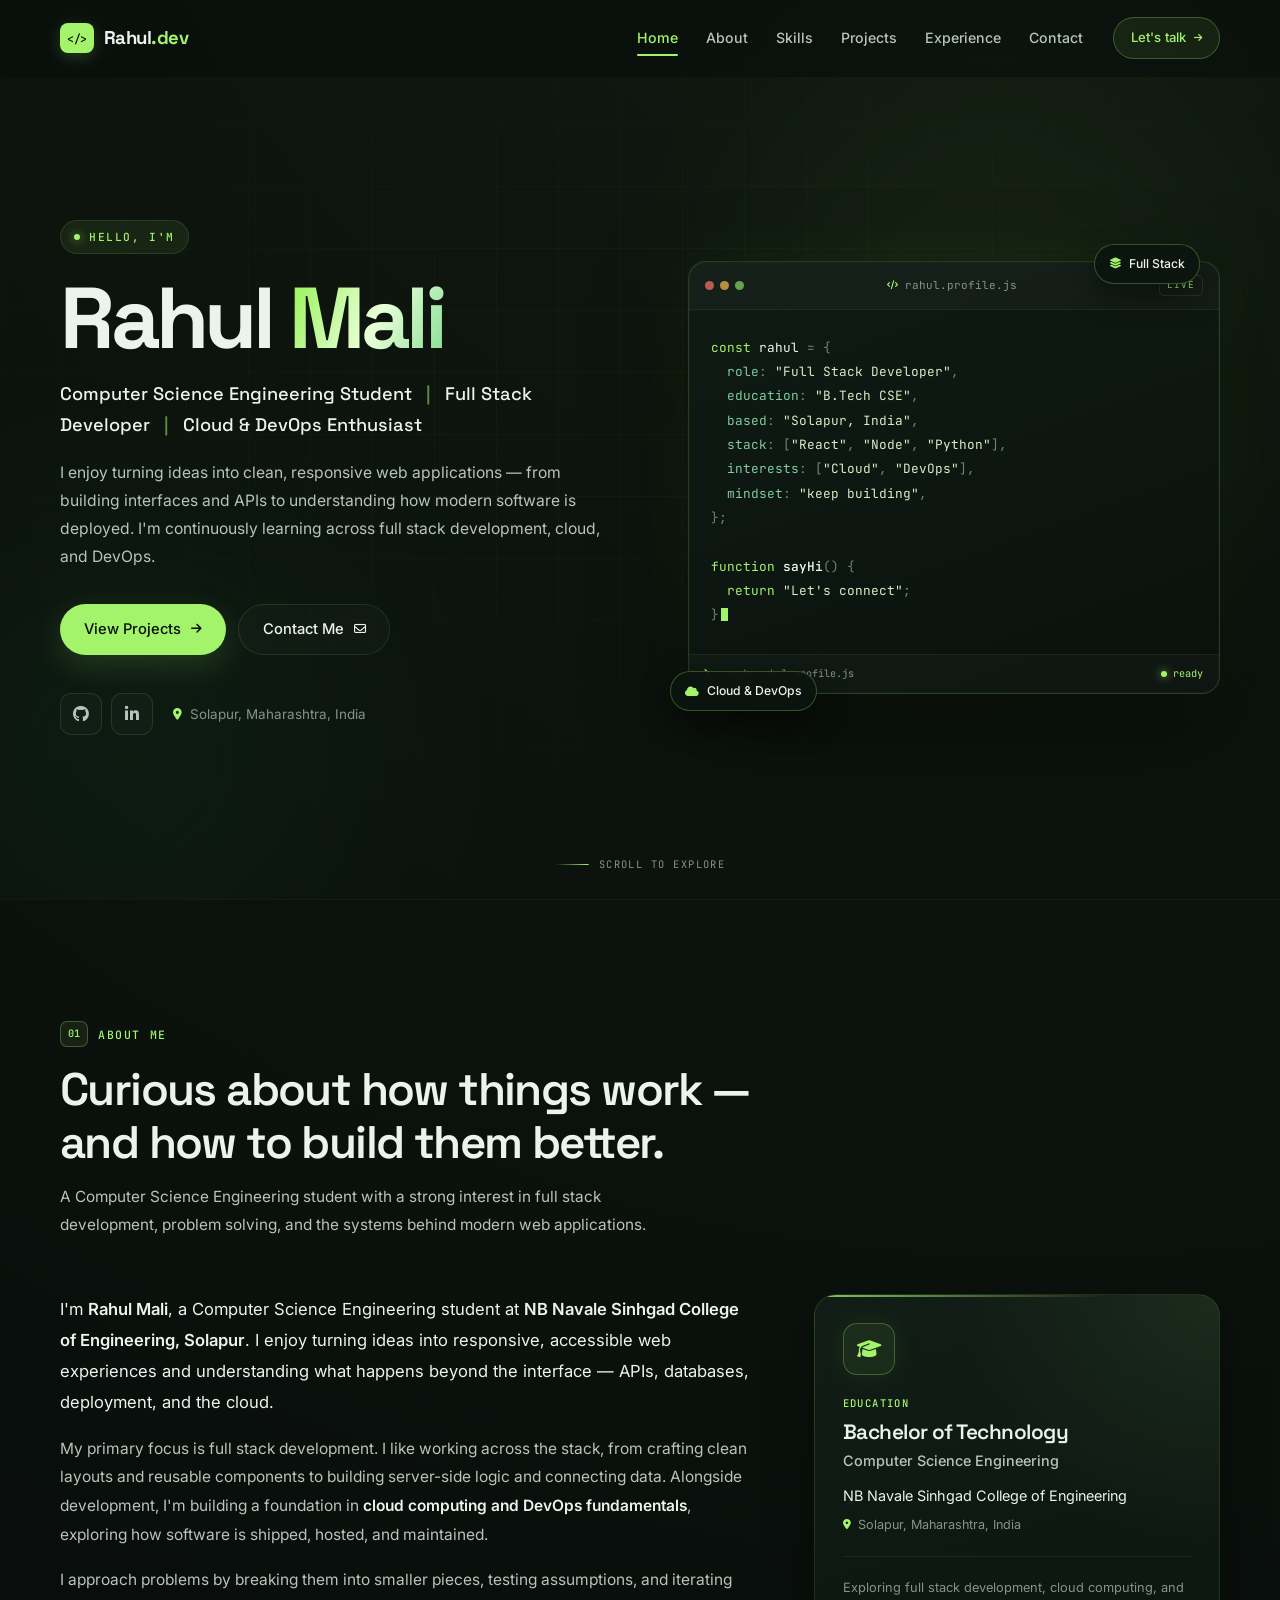
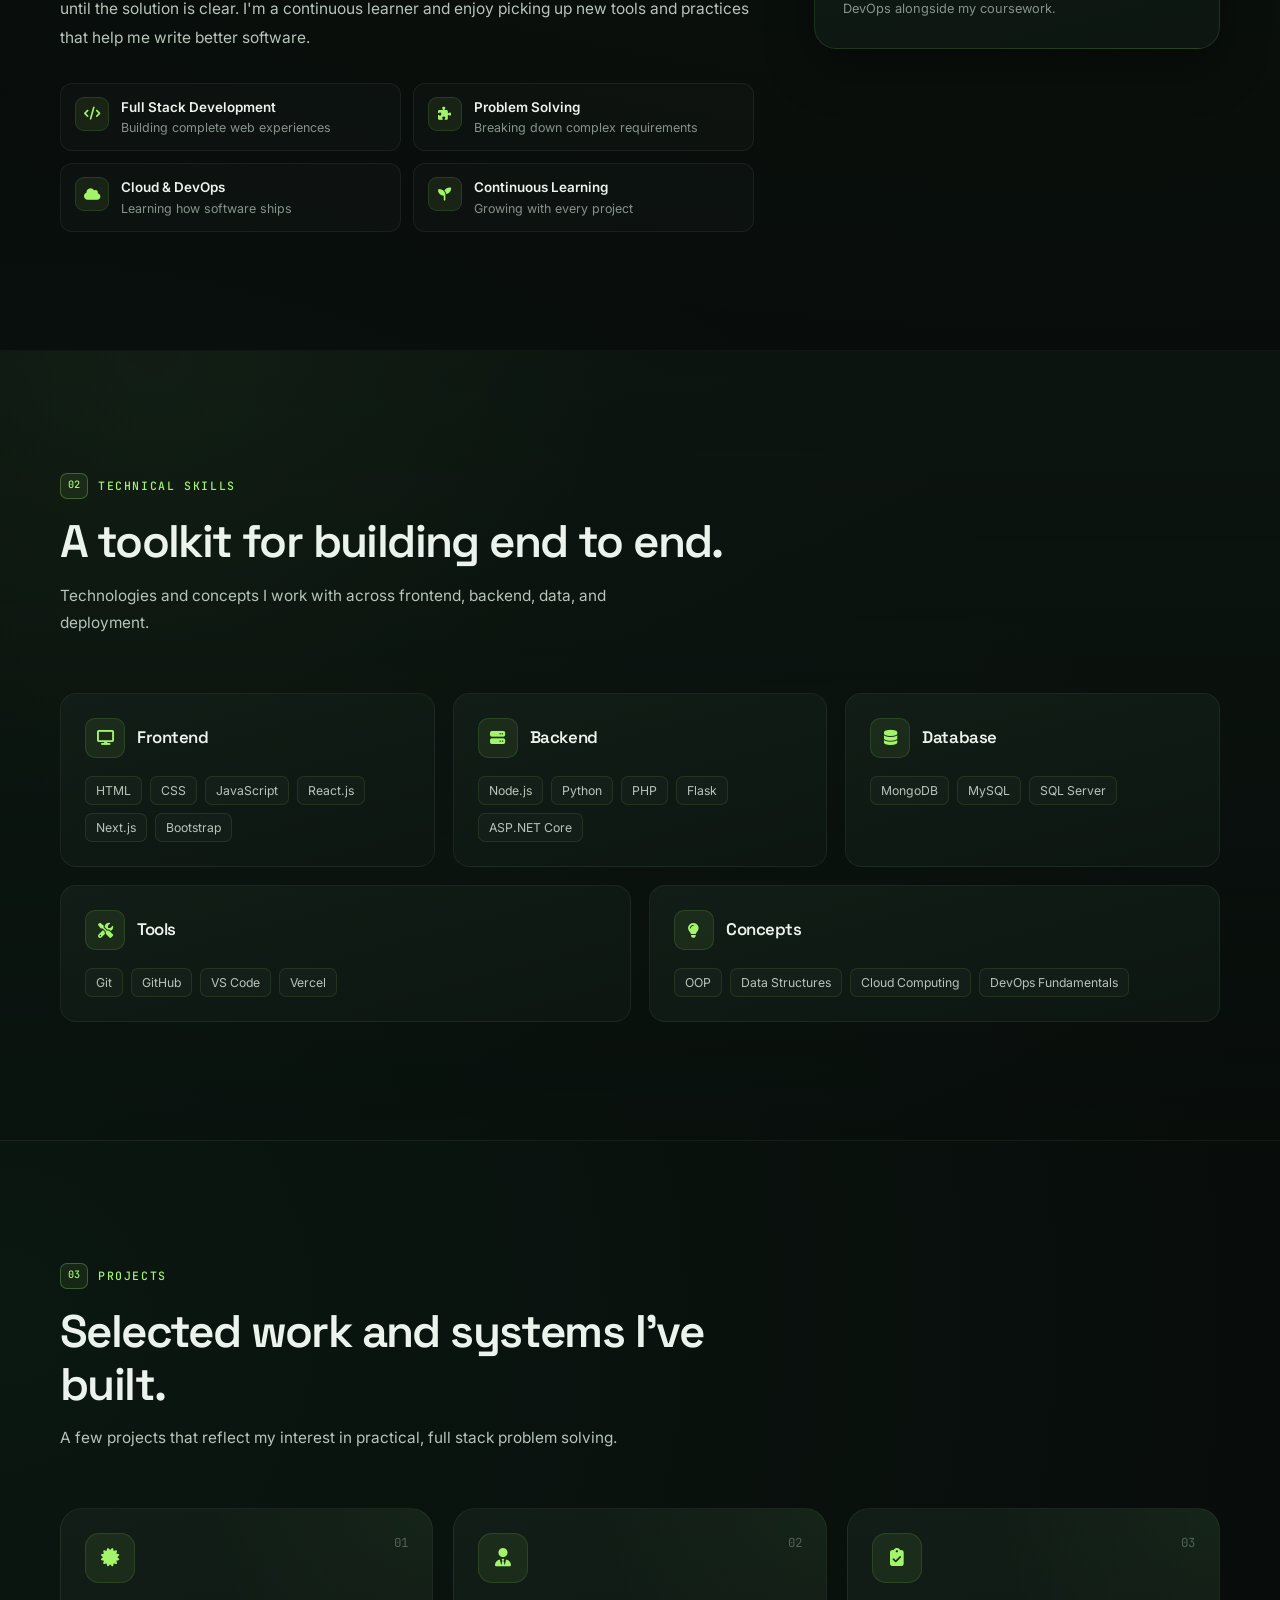
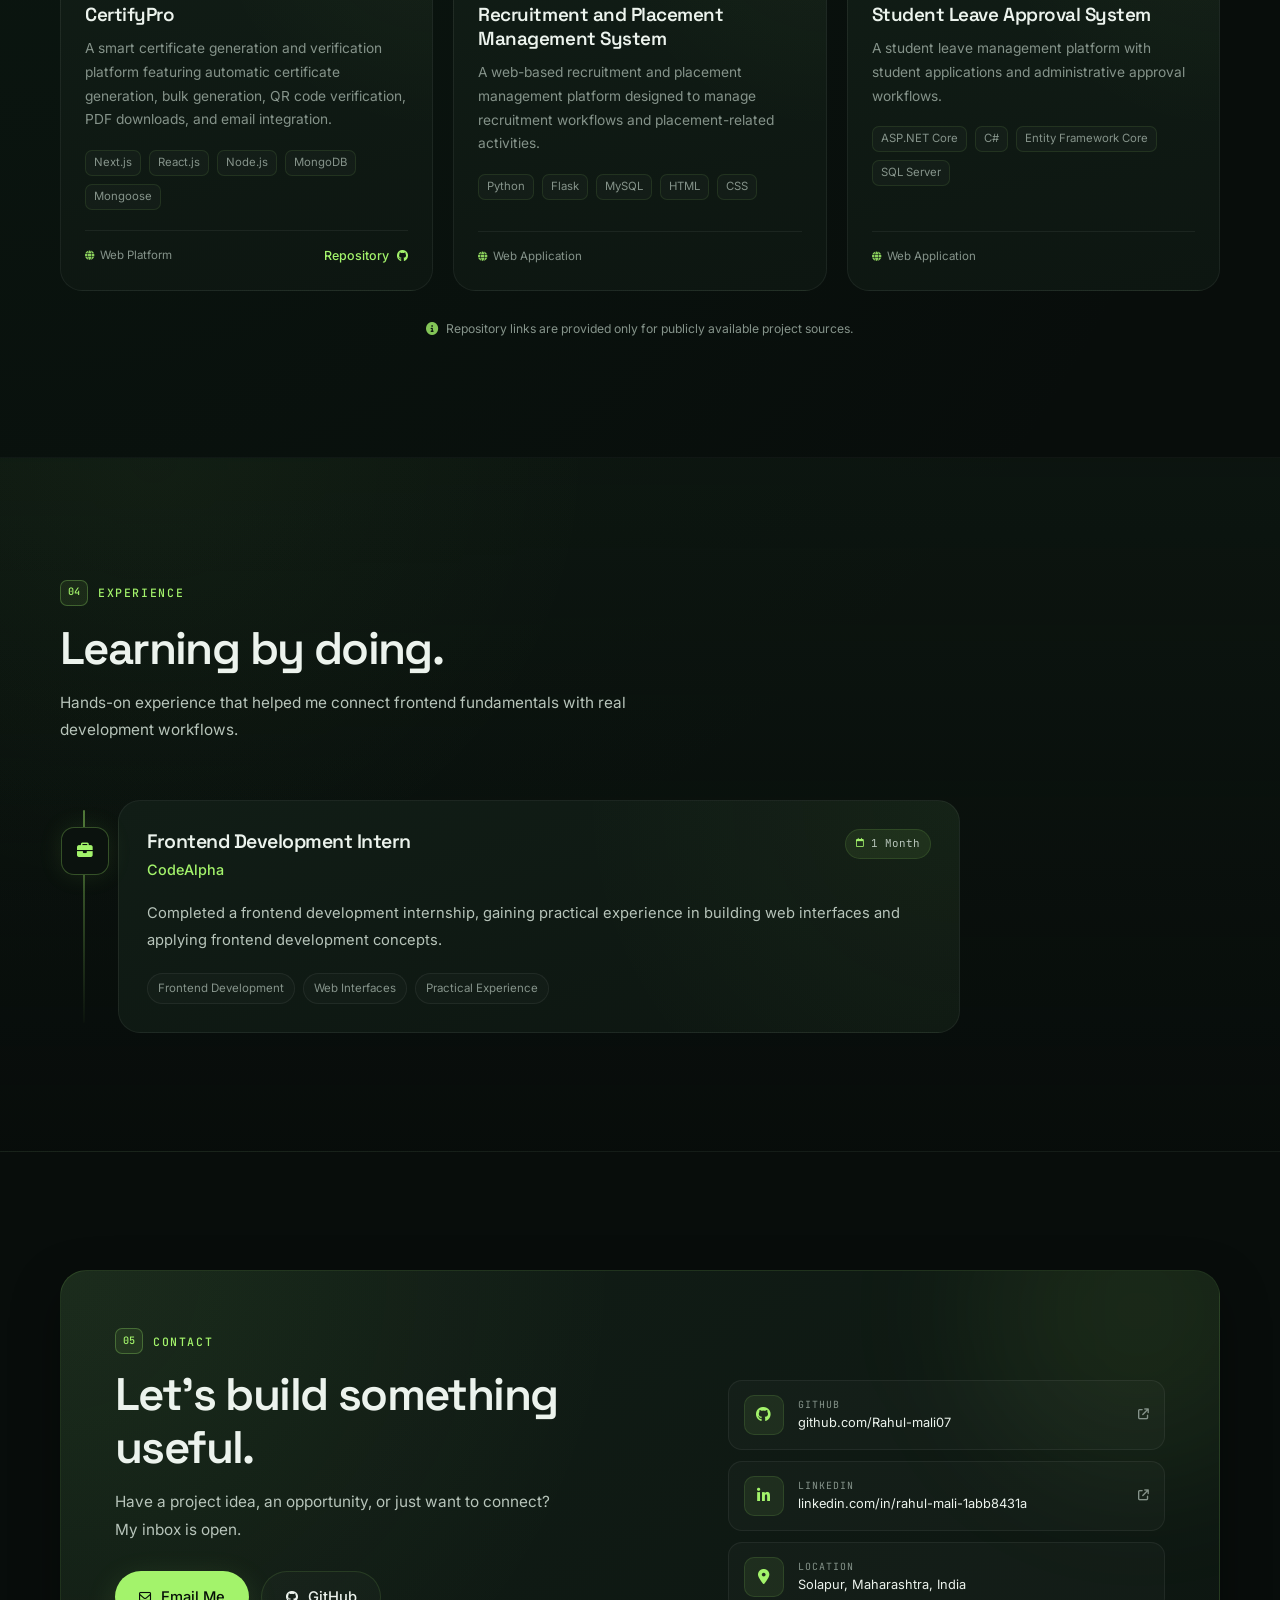
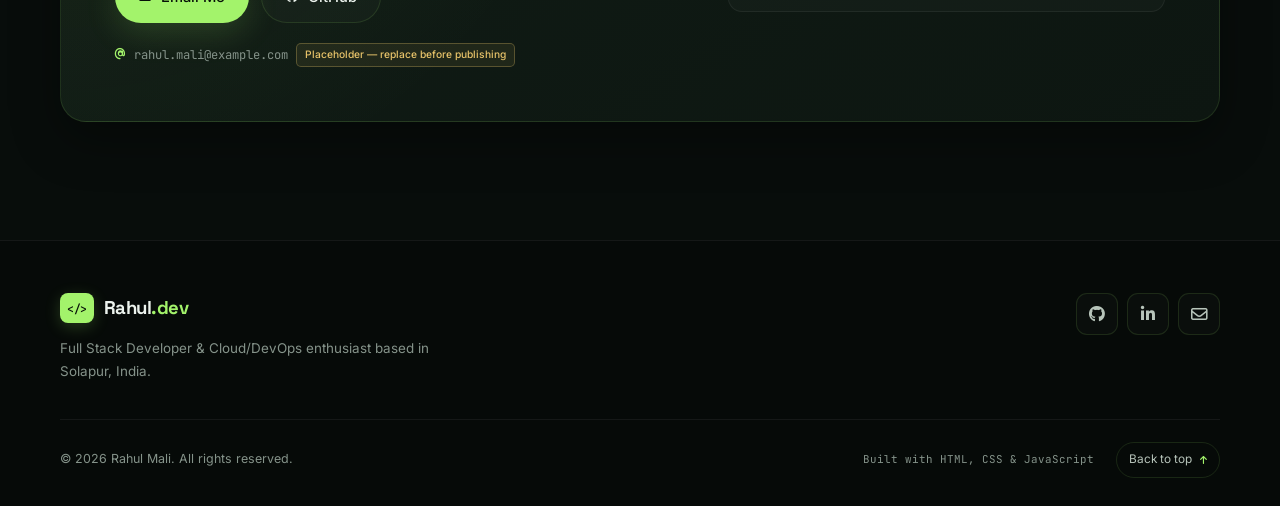
==== index.html @ 39702705 "Build responsive developer portfolio" ====
<!DOCTYPE html>
<html lang="en">
<head>
  <meta charset="UTF-8">
  <meta name="viewport" content="width=device-width, initial-scale=1.0">
  <meta name="theme-color" content="#080D0B">
  <meta name="author" content="Rahul Mali">
  <meta name="description" content="Rahul Mali — Computer Science Engineering student, Full Stack Developer, and Cloud &amp; DevOps enthusiast from Solapur, Maharashtra, India. Explore projects, skills, and experience.">
  <meta name="keywords" content="Rahul Mali, Full Stack Developer, Frontend Developer, Computer Science, Cloud Computing, DevOps, Solapur, Portfolio">
  <meta property="og:type" content="website">
  <meta property="og:title" content="Rahul Mali — Full Stack Developer &amp; Cloud/DevOps Enthusiast">
  <meta property="og:description" content="Computer Science Engineering student building responsive web applications and exploring cloud and DevOps.">
  <meta name="twitter:card" content="summary">
  <meta name="twitter:title" content="Rahul Mali — Full Stack Developer">
  <meta name="twitter:description" content="Computer Science Engineering student building responsive web applications and exploring cloud and DevOps.">

  <title>Rahul Mali — Full Stack Developer &amp; Cloud/DevOps Enthusiast</title>

  <link rel="icon" type="image/svg+xml" href="assets/icons/favicon.svg">
  <link rel="apple-touch-icon" href="assets/icons/favicon.svg">

  <link rel="preconnect" href="https://fonts.googleapis.com">
  <link rel="preconnect" href="https://fonts.gstatic.com" crossorigin>
  <link href="https://fonts.googleapis.com/css2?family=Inter:wght@400;500;600&family=JetBrains+Mono:wght@400;500&family=Space+Grotesk:wght@400;500;600;700&display=swap" rel="stylesheet">
  <link rel="stylesheet" href="https://cdnjs.cloudflare.com/ajax/libs/font-awesome/6.5.2/css/all.min.css" referrerpolicy="no-referrer">
  <link rel="stylesheet" href="styles.css">

  <script>document.documentElement.classList.add("js");</script>
  <script src="script.js" defer onerror="document.documentElement.classList.remove('js')"></script>
</head>
<body>
  <a class="skip-link" href="#main-content">Skip to main content</a>

  <header class="site-header" id="site-header">
    <nav class="nav container" aria-label="Primary navigation">
      <a class="brand" href="#home" aria-label="Rahul.dev — back to home">
        <span class="brand-mark" aria-hidden="true">&lt;/&gt;</span>
        <span class="brand-text">Rahul<span class="accent">.dev</span></span>
      </a>

      <button class="nav-toggle" id="nav-toggle" type="button" aria-controls="nav-menu" aria-expanded="false" aria-label="Open navigation menu">
        <span class="nav-toggle-bar"></span>
        <span class="nav-toggle-bar"></span>
        <span class="nav-toggle-bar"></span>
      </button>

      <div class="nav-menu" id="nav-menu">
        <ul class="nav-list">
          <li><a class="nav-link is-active" href="#home">Home</a></li>
          <li><a class="nav-link" href="#about">About</a></li>
          <li><a class="nav-link" href="#skills">Skills</a></li>
          <li><a class="nav-link" href="#projects">Projects</a></li>
          <li><a class="nav-link" href="#experience">Experience</a></li>
          <li><a class="nav-link" href="#contact">Contact</a></li>
        </ul>
        <a class="nav-cta" href="#contact">Let's talk <i class="fa-solid fa-arrow-right" aria-hidden="true"></i></a>
      </div>
    </nav>
  </header>

  <main id="main-content">
    <!-- Hero -->
    <section class="hero" id="home" aria-labelledby="hero-title">
      <div class="hero-bg" aria-hidden="true">
        <div class="hero-grid"></div>
        <div class="hero-glow hero-glow--one"></div>
        <div class="hero-glow hero-glow--two"></div>
      </div>

      <div class="container hero-inner">
        <div class="hero-content">
          <p class="eyebrow reveal">
            <span class="eyebrow-dot" aria-hidden="true"></span>
            Hello, I'm
          </p>

          <h1 class="hero-title reveal" id="hero-title">
            Rahul <span class="gradient-text">Mali</span>
          </h1>

          <p class="hero-role reveal">
            Computer Science Engineering Student
            <span class="role-sep" aria-hidden="true">|</span>
            Full Stack Developer
            <span class="role-sep" aria-hidden="true">|</span>
            Cloud &amp; DevOps Enthusiast
          </p>

          <p class="hero-description reveal">
            I enjoy turning ideas into clean, responsive web applications — from building
            interfaces and APIs to understanding how modern software is deployed. I'm
            continuously learning across full stack development, cloud, and DevOps.
          </p>

          <div class="hero-actions reveal">
            <a class="btn btn-primary" href="#projects">
              View Projects
              <i class="fa-solid fa-arrow-right" aria-hidden="true"></i>
            </a>
            <a class="btn btn-ghost" href="#contact">
              Contact Me
              <i class="fa-regular fa-envelope" aria-hidden="true"></i>
            </a>
          </div>

          <div class="hero-meta reveal">
            <div class="hero-socials">
              <a class="icon-link" href="https://github.com/Rahul-mali07" target="_blank" rel="noopener noreferrer" aria-label="Rahul Mali on GitHub">
                <i class="fa-brands fa-github" aria-hidden="true"></i>
              </a>
              <a class="icon-link" href="https://www.linkedin.com/in/rahul-mali-1abb8431a/" target="_blank" rel="noopener noreferrer" aria-label="Rahul Mali on LinkedIn">
                <i class="fa-brands fa-linkedin-in" aria-hidden="true"></i>
              </a>
            </div>
            <span class="hero-location">
              <i class="fa-solid fa-location-dot" aria-hidden="true"></i>
              Solapur, Maharashtra, India
            </span>
          </div>
        </div>

        <div class="hero-visual reveal" aria-hidden="true">
          <div class="code-window">
            <div class="code-titlebar">
              <span class="window-dots">
                <span></span><span></span><span></span>
              </span>
              <span class="code-filename"><i class="fa-solid fa-code"></i> rahul.profile.js</span>
              <span class="code-live">live</span>
            </div>
            <pre class="code-body"><code><span class="tok-key">const</span> <span class="tok-var">rahul</span> <span class="tok-punc">=</span> <span class="tok-punc">{</span>
  <span class="tok-prop">role</span><span class="tok-punc">:</span> <span class="tok-str">"Full Stack Developer"</span><span class="tok-punc">,</span>
  <span class="tok-prop">education</span><span class="tok-punc">:</span> <span class="tok-str">"B.Tech CSE"</span><span class="tok-punc">,</span>
  <span class="tok-prop">based</span><span class="tok-punc">:</span> <span class="tok-str">"Solapur, India"</span><span class="tok-punc">,</span>
  <span class="tok-prop">stack</span><span class="tok-punc">:</span> <span class="tok-punc">[</span><span class="tok-str">"React"</span><span class="tok-punc">,</span> <span class="tok-str">"Node"</span><span class="tok-punc">,</span> <span class="tok-str">"Python"</span><span class="tok-punc">],</span>
  <span class="tok-prop">interests</span><span class="tok-punc">:</span> <span class="tok-punc">[</span><span class="tok-str">"Cloud"</span><span class="tok-punc">,</span> <span class="tok-str">"DevOps"</span><span class="tok-punc">],</span>
  <span class="tok-prop">mindset</span><span class="tok-punc">:</span> <span class="tok-str">"keep building"</span><span class="tok-punc">,</span>
<span class="tok-punc">};</span>

<span class="tok-key">function</span> <span class="tok-fn">sayHi</span><span class="tok-punc">()</span> <span class="tok-punc">{</span>
  <span class="tok-key">return</span> <span class="tok-str">"Let's connect"</span><span class="tok-punc">;</span>
<span class="tok-punc">}</span><span class="code-cursor"></span></code></pre>
            <div class="code-statusbar">
              <span><i class="fa-solid fa-terminal"></i> node rahul.profile.js</span>
              <span class="code-ok"><span class="status-dot" aria-hidden="true"></span> ready</span>
            </div>
          </div>

          <div class="float-badge float-badge--top">
            <i class="fa-solid fa-layer-group"></i>
            Full Stack
          </div>
          <div class="float-badge float-badge--bottom">
            <i class="fa-solid fa-cloud"></i>
            Cloud &amp; DevOps
          </div>
        </div>
      </div>

      <a class="scroll-cue" href="#about" aria-label="Scroll to About section">
        <span class="scroll-cue-line" aria-hidden="true"></span>
        Scroll to explore
      </a>
    </section>

    <!-- About -->
    <section class="section" id="about" aria-labelledby="about-title">
      <div class="container">
        <div class="section-head reveal">
          <p class="section-label"><span>01</span> About Me</p>
          <h2 class="section-title" id="about-title">Curious about how things work — and how to build them better.</h2>
          <p class="section-desc">
            A Computer Science Engineering student with a strong interest in full stack
            development, problem solving, and the systems behind modern web applications.
          </p>
        </div>

        <div class="about-grid">
          <div class="about-copy reveal">
            <p>
              I'm <strong>Rahul Mali</strong>, a Computer Science Engineering student at
              <strong>NB Navale Sinhgad College of Engineering, Solapur</strong>. I enjoy
              turning ideas into responsive, accessible web experiences and understanding
              what happens beyond the interface — APIs, databases, deployment, and the cloud.
            </p>
            <p>
              My primary focus is full stack development. I like working across the stack,
              from crafting clean layouts and reusable components to building server-side
              logic and connecting data. Alongside development, I'm building a foundation in
              <strong>cloud computing and DevOps fundamentals</strong>, exploring how software
              is shipped, hosted, and maintained.
            </p>
            <p>
              I approach problems by breaking them into smaller pieces, testing assumptions,
              and iterating until the solution is clear. I'm a continuous learner and enjoy
              picking up new tools and practices that help me write better software.
            </p>

            <ul class="about-highlights">
              <li>
                <span class="highlight-icon"><i class="fa-solid fa-code" aria-hidden="true"></i></span>
                <span><strong>Full Stack Development</strong>Building complete web experiences</span>
              </li>
              <li>
                <span class="highlight-icon"><i class="fa-solid fa-puzzle-piece" aria-hidden="true"></i></span>
                <span><strong>Problem Solving</strong>Breaking down complex requirements</span>
              </li>
              <li>
                <span class="highlight-icon"><i class="fa-solid fa-cloud" aria-hidden="true"></i></span>
                <span><strong>Cloud &amp; DevOps</strong>Learning how software ships</span>
              </li>
              <li>
                <span class="highlight-icon"><i class="fa-solid fa-seedling" aria-hidden="true"></i></span>
                <span><strong>Continuous Learning</strong>Growing with every project</span>
              </li>
            </ul>
          </div>

          <article class="education-card reveal" aria-labelledby="education-title">
            <div class="education-icon" aria-hidden="true">
              <i class="fa-solid fa-graduation-cap"></i>
            </div>
            <p class="card-label">Education</p>
            <h3 id="education-title">Bachelor of Technology</h3>
            <p class="education-degree">Computer Science Engineering</p>
            <p class="education-school">NB Navale Sinhgad College of Engineering</p>
            <p class="education-location">
              <i class="fa-solid fa-location-dot" aria-hidden="true"></i>
              Solapur, Maharashtra, India
            </p>
            <div class="education-divider" aria-hidden="true"></div>
            <p class="education-note">
              Exploring full stack development, cloud computing, and DevOps alongside my
              coursework.
            </p>
          </article>
        </div>
      </div>
    </section>

    <!-- Skills -->
    <section class="section section--alt" id="skills" aria-labelledby="skills-title">
      <div class="container">
        <div class="section-head reveal">
          <p class="section-label"><span>02</span> Technical Skills</p>
          <h2 class="section-title" id="skills-title">A toolkit for building end to end.</h2>
          <p class="section-desc">
            Technologies and concepts I work with across frontend, backend, data, and
            deployment.
          </p>
        </div>

        <div class="skills-grid">
          <article class="skill-card reveal" aria-labelledby="skill-frontend">
            <div class="skill-card-head">
              <span class="skill-icon"><i class="fa-solid fa-display" aria-hidden="true"></i></span>
              <h3 id="skill-frontend">Frontend</h3>
            </div>
            <ul class="tech-chips" aria-label="Frontend technologies">
              <li>HTML</li>
              <li>CSS</li>
              <li>JavaScript</li>
              <li>React.js</li>
              <li>Next.js</li>
              <li>Bootstrap</li>
            </ul>
          </article>

          <article class="skill-card reveal" aria-labelledby="skill-backend">
            <div class="skill-card-head">
              <span class="skill-icon"><i class="fa-solid fa-server" aria-hidden="true"></i></span>
              <h3 id="skill-backend">Backend</h3>
            </div>
            <ul class="tech-chips" aria-label="Backend technologies">
              <li>Node.js</li>
              <li>Python</li>
              <li>PHP</li>
              <li>Flask</li>
              <li>ASP.NET Core</li>
            </ul>
          </article>

          <article class="skill-card reveal" aria-labelledby="skill-database">
            <div class="skill-card-head">
              <span class="skill-icon"><i class="fa-solid fa-database" aria-hidden="true"></i></span>
              <h3 id="skill-database">Database</h3>
            </div>
            <ul class="tech-chips" aria-label="Database technologies">
              <li>MongoDB</li>
              <li>MySQL</li>
              <li>SQL Server</li>
            </ul>
          </article>

          <article class="skill-card reveal" aria-labelledby="skill-tools">
            <div class="skill-card-head">
              <span class="skill-icon"><i class="fa-solid fa-screwdriver-wrench" aria-hidden="true"></i></span>
              <h3 id="skill-tools">Tools</h3>
            </div>
            <ul class="tech-chips" aria-label="Tools">
              <li>Git</li>
              <li>GitHub</li>
              <li>VS Code</li>
              <li>Vercel</li>
            </ul>
          </article>

          <article class="skill-card reveal" aria-labelledby="skill-concepts">
            <div class="skill-card-head">
              <span class="skill-icon"><i class="fa-solid fa-lightbulb" aria-hidden="true"></i></span>
              <h3 id="skill-concepts">Concepts</h3>
            </div>
            <ul class="tech-chips" aria-label="Core concepts">
              <li>OOP</li>
              <li>Data Structures</li>
              <li>Cloud Computing</li>
              <li>DevOps Fundamentals</li>
            </ul>
          </article>
        </div>
      </div>
    </section>

    <!-- Projects -->
    <section class="section" id="projects" aria-labelledby="projects-title">
      <div class="container">
        <div class="section-head reveal">
          <p class="section-label"><span>03</span> Projects</p>
          <h2 class="section-title" id="projects-title">Selected work and systems I've built.</h2>
          <p class="section-desc">
            A few projects that reflect my interest in practical, full stack problem solving.
          </p>
        </div>

        <div class="projects-grid">
          <article class="project-card reveal" aria-labelledby="project-certifypro">
            <div class="project-top">
              <span class="project-icon"><i class="fa-solid fa-certificate" aria-hidden="true"></i></span>
              <span class="project-index" aria-hidden="true">01</span>
            </div>
            <div class="project-body">
              <h3 id="project-certifypro">CertifyPro</h3>
              <p>
                A smart certificate generation and verification platform featuring automatic
                certificate generation, bulk generation, QR code verification, PDF downloads,
                and email integration.
              </p>
              <ul class="tech-chips tech-chips--compact" aria-label="CertifyPro technologies">
                <li>Next.js</li>
                <li>React.js</li>
                <li>Node.js</li>
                <li>MongoDB</li>
                <li>Mongoose</li>
              </ul>
            </div>
            <div class="project-footer">
              <span class="project-type"><i class="fa-solid fa-globe" aria-hidden="true"></i> Web Platform</span>
              <a class="project-link" href="https://github.com/Rahul-mali07/certifyPro" target="_blank" rel="noopener noreferrer">
                Repository
                <i class="fa-brands fa-github" aria-hidden="true"></i>
              </a>
            </div>
          </article>

          <article class="project-card reveal" aria-labelledby="project-recruitment">
            <div class="project-top">
              <span class="project-icon"><i class="fa-solid fa-user-tie" aria-hidden="true"></i></span>
              <span class="project-index" aria-hidden="true">02</span>
            </div>
            <div class="project-body">
              <h3 id="project-recruitment">Recruitment and Placement Management System</h3>
              <p>
                A web-based recruitment and placement management platform designed to manage
                recruitment workflows and placement-related activities.
              </p>
              <ul class="tech-chips tech-chips--compact" aria-label="Recruitment and Placement Management System technologies">
                <li>Python</li>
                <li>Flask</li>
                <li>MySQL</li>
                <li>HTML</li>
                <li>CSS</li>
              </ul>
            </div>
            <div class="project-footer">
              <span class="project-type"><i class="fa-solid fa-globe" aria-hidden="true"></i> Web Application</span>
            </div>
          </article>

          <article class="project-card reveal" aria-labelledby="project-leave">
            <div class="project-top">
              <span class="project-icon"><i class="fa-solid fa-clipboard-check" aria-hidden="true"></i></span>
              <span class="project-index" aria-hidden="true">03</span>
            </div>
            <div class="project-body">
              <h3 id="project-leave">Student Leave Approval System</h3>
              <p>
                A student leave management platform with student applications and
                administrative approval workflows.
              </p>
              <ul class="tech-chips tech-chips--compact" aria-label="Student Leave Approval System technologies">
                <li>ASP.NET Core</li>
                <li>C#</li>
                <li>Entity Framework Core</li>
                <li>SQL Server</li>
              </ul>
            </div>
            <div class="project-footer">
              <span class="project-type"><i class="fa-solid fa-globe" aria-hidden="true"></i> Web Application</span>
            </div>
          </article>
        </div>

        <p class="projects-note reveal">
          <i class="fa-solid fa-circle-info" aria-hidden="true"></i>
          Repository links are provided only for publicly available project sources.
        </p>
      </div>
    </section>

    <!-- Experience -->
    <section class="section section--alt" id="experience" aria-labelledby="experience-title">
      <div class="container">
        <div class="section-head reveal">
          <p class="section-label"><span>04</span> Experience</p>
          <h2 class="section-title" id="experience-title">Learning by doing.</h2>
          <p class="section-desc">
            Hands-on experience that helped me connect frontend fundamentals with real
            development workflows.
          </p>
        </div>

        <div class="timeline">
          <div class="timeline-line" aria-hidden="true"></div>
          <article class="experience-card reveal" aria-labelledby="exp-role">
            <span class="timeline-marker" aria-hidden="true">
              <i class="fa-solid fa-briefcase"></i>
            </span>
            <div class="experience-body">
              <div class="experience-head">
                <div>
                  <h3 id="exp-role">Frontend Development Intern</h3>
                  <p class="experience-company">CodeAlpha</p>
                </div>
                <span class="experience-duration">
                  <i class="fa-regular fa-calendar" aria-hidden="true"></i>
                  1 Month
                </span>
              </div>
              <p class="experience-desc">
                Completed a frontend development internship, gaining practical experience in
                building web interfaces and applying frontend development concepts.
              </p>
              <ul class="experience-tags" aria-label="Internship focus areas">
                <li>Frontend Development</li>
                <li>Web Interfaces</li>
                <li>Practical Experience</li>
              </ul>
            </div>
          </article>
        </div>
      </div>
    </section>

    <!-- Contact -->
    <section class="section" id="contact" aria-labelledby="contact-title">
      <div class="container">
        <div class="contact-panel reveal">
          <div class="contact-glow" aria-hidden="true"></div>
          <div class="contact-copy">
            <p class="section-label"><span>05</span> Contact</p>
            <h2 class="section-title" id="contact-title">Let's build something useful.</h2>
            <p class="section-desc">
              Have a project idea, an opportunity, or just want to connect? My inbox is open.
            </p>

            <div class="contact-actions">
              <!-- REPLACE: placeholder email below before publishing -->
              <a class="btn btn-primary" href="mailto:rahul.mali@example.com?subject=Portfolio%20enquiry">
                <i class="fa-regular fa-envelope" aria-hidden="true"></i>
                Email Me
              </a>
              <a class="btn btn-ghost" href="https://github.com/Rahul-mali07" target="_blank" rel="noopener noreferrer">
                <i class="fa-brands fa-github" aria-hidden="true"></i>
                GitHub
              </a>
            </div>

            <p class="contact-email">
              <i class="fa-solid fa-at" aria-hidden="true"></i>
              <span>rahul.mali@example.com</span>
              <span class="placeholder-tag">Placeholder — replace before publishing</span>
            </p>
          </div>

          <div class="contact-cards">
            <a class="contact-card" href="https://github.com/Rahul-mali07" target="_blank" rel="noopener noreferrer">
              <span class="contact-card-icon"><i class="fa-brands fa-github" aria-hidden="true"></i></span>
              <span class="contact-card-body">
                <span class="contact-card-label">GitHub</span>
                <span class="contact-card-value">github.com/Rahul-mali07</span>
              </span>
              <i class="fa-solid fa-arrow-up-right-from-square contact-card-arrow" aria-hidden="true"></i>
            </a>

            <a class="contact-card" href="https://www.linkedin.com/in/rahul-mali-1abb8431a/" target="_blank" rel="noopener noreferrer">
              <span class="contact-card-icon"><i class="fa-brands fa-linkedin-in" aria-hidden="true"></i></span>
              <span class="contact-card-body">
                <span class="contact-card-label">LinkedIn</span>
                <span class="contact-card-value">linkedin.com/in/rahul-mali-1abb8431a</span>
              </span>
              <i class="fa-solid fa-arrow-up-right-from-square contact-card-arrow" aria-hidden="true"></i>
            </a>

            <div class="contact-card contact-card--static">
              <span class="contact-card-icon"><i class="fa-solid fa-location-dot" aria-hidden="true"></i></span>
              <span class="contact-card-body">
                <span class="contact-card-label">Location</span>
                <span class="contact-card-value">Solapur, Maharashtra, India</span>
              </span>
            </div>
          </div>
        </div>
      </div>
    </section>
  </main>

  <footer class="site-footer">
    <div class="container">
      <div class="footer-top">
        <div class="footer-brand">
          <a class="brand" href="#home" aria-label="Rahul.dev — back to home">
            <span class="brand-mark" aria-hidden="true">&lt;/&gt;</span>
            <span class="brand-text">Rahul<span class="accent">.dev</span></span>
          </a>
          <p>Full Stack Developer &amp; Cloud/DevOps enthusiast based in Solapur, India.</p>
        </div>

        <div class="footer-socials" role="group" aria-label="Social links">
          <a class="icon-link" href="https://github.com/Rahul-mali07" target="_blank" rel="noopener noreferrer" aria-label="GitHub profile">
            <i class="fa-brands fa-github" aria-hidden="true"></i>
          </a>
          <a class="icon-link" href="https://www.linkedin.com/in/rahul-mali-1abb8431a/" target="_blank" rel="noopener noreferrer" aria-label="LinkedIn profile">
            <i class="fa-brands fa-linkedin-in" aria-hidden="true"></i>
          </a>
          <!-- REPLACE: placeholder email below before publishing -->
          <a class="icon-link" href="mailto:rahul.mali@example.com" aria-label="Send an email">
            <i class="fa-regular fa-envelope" aria-hidden="true"></i>
          </a>
        </div>
      </div>

      <div class="footer-bottom">
        <p>&copy; <span id="year">2026</span> Rahul Mali. All rights reserved.</p>
        <div class="footer-bottom-right">
          <span class="footer-built">Built with HTML, CSS &amp; JavaScript</span>
          <a class="back-to-top" href="#home">
            Back to top
            <i class="fa-solid fa-arrow-up" aria-hidden="true"></i>
          </a>
        </div>
      </div>
    </div>
  </footer>
</body>
</html>
---- styles.css ----
/* ==========================================================================
   Rahul Mali — Portfolio
   Theme: dark developer portfolio with neon green accents
   ========================================================================== */

/* ---------- Design tokens ---------- */
:root {
  --bg: #080d0b;
  --bg-deep: #060a08;
  --bg-elevated: #0b120e;
  --surface: #0d1611;
  --surface-2: #111d16;
  --surface-3: #16241b;

  --accent: #a3f36b;
  --accent-strong: #b9ff87;
  --accent-deep: #6fbf45;
  --accent-soft: rgba(163, 243, 107, 0.08);
  --accent-softer: rgba(163, 243, 107, 0.04);

  --text: #ecf3ed;
  --text-soft: #b7c4ba;
  --muted: #85938a;

  --border: rgba(163, 243, 107, 0.12);
  --border-strong: rgba(163, 243, 107, 0.28);
  --border-subtle: rgba(255, 255, 255, 0.06);

  --warning: #e9c46a;
  --warning-soft: rgba(233, 196, 106, 0.08);

  --font-display: "Space Grotesk", "Segoe UI", sans-serif;
  --font-body: "Inter", "Segoe UI", sans-serif;
  --font-mono: "JetBrains Mono", "Consolas", monospace;

  --radius-lg: 22px;
  --radius-md: 16px;
  --radius-sm: 10px;

  --shadow-card: 0 18px 48px rgba(0, 0, 0, 0.35);
  --shadow-glow: 0 0 40px rgba(163, 243, 107, 0.12);

  --header-height: 76px;
  --max-width: 1160px;
  --ease: cubic-bezier(0.22, 0.61, 0.36, 1);
}

/* ---------- Reset & base ---------- */
*,
*::before,
*::after {
  box-sizing: border-box;
}

html {
  scroll-behavior: smooth;
  scroll-padding-top: calc(var(--header-height) + 18px);
  -webkit-text-size-adjust: 100%;
}

body {
  margin: 0;
  min-height: 100vh;
  overflow-x: hidden;
  background:
    radial-gradient(circle at 82% -8%, rgba(163, 243, 107, 0.055), transparent 42%),
    radial-gradient(circle at 0% 55%, rgba(30, 94, 55, 0.12), transparent 40%),
    var(--bg);
  color: var(--text);
  font-family: var(--font-body);
  font-size: 1rem;
  line-height: 1.65;
  font-weight: 400;
  -webkit-font-smoothing: antialiased;
  -moz-osx-font-smoothing: grayscale;
}

body.nav-open {
  overflow: hidden;
}

h1,
h2,
h3,
h4 {
  margin: 0;
  font-family: var(--font-display);
  font-weight: 600;
  line-height: 1.15;
  letter-spacing: -0.025em;
  color: var(--text);
}

p {
  margin: 0;
}

ul {
  margin: 0;
  padding: 0;
  list-style: none;
}

a {
  color: inherit;
  text-decoration: none;
}

img,
svg {
  display: block;
  max-width: 100%;
}

button {
  font: inherit;
  color: inherit;
  background: none;
  border: 0;
  cursor: pointer;
}

::selection {
  background: var(--accent);
  color: #071008;
}

:focus-visible {
  outline: 2px solid var(--accent);
  outline-offset: 3px;
  border-radius: 4px;
}

/* ---------- Utilities ---------- */
.container {
  width: min(var(--max-width), calc(100% - 48px));
  margin-inline: auto;
}

.section {
  position: relative;
  padding: clamp(78px, 10vw, 118px) 0;
}

.section--alt {
  background:
    radial-gradient(circle at 12% 0%, rgba(163, 243, 107, 0.035), transparent 34%),
    linear-gradient(180deg, rgba(16, 28, 20, 0.55), rgba(8, 13, 11, 0.2));
  border-block: 1px solid rgba(255, 255, 255, 0.035);
}

.accent {
  color: var(--accent);
}

.skip-link {
  position: fixed;
  top: -100px;
  left: 16px;
  z-index: 2000;
  padding: 12px 18px;
  border-radius: 8px;
  background: var(--accent);
  color: #071008;
  font-weight: 600;
  transition: top 0.25s var(--ease);
}

.skip-link:focus {
  top: 14px;
}

/* ---------- Buttons ---------- */
.btn {
  display: inline-flex;
  align-items: center;
  justify-content: center;
  gap: 10px;
  min-height: 48px;
  padding: 0.8rem 1.45rem;
  border: 1px solid transparent;
  border-radius: 999px;
  font-family: var(--font-body);
  font-size: 0.92rem;
  font-weight: 500;
  white-space: nowrap;
  transition:
    transform 0.28s var(--ease),
    background-color 0.28s var(--ease),
    border-color 0.28s var(--ease),
    color 0.28s var(--ease),
    box-shadow 0.28s var(--ease);
}

.btn i {
  font-size: 0.82em;
  transition: transform 0.28s var(--ease);
}

.btn-primary {
  background: var(--accent);
  color: #071008;
  box-shadow: 0 10px 32px rgba(163, 243, 107, 0.16);
}

.btn-primary:hover {
  background: var(--accent-strong);
  transform: translateY(-2px);
  box-shadow: 0 16px 40px rgba(163, 243, 107, 0.24);
}

.btn-primary:hover i {
  transform: translateX(3px);
}

.btn-ghost {
  background: rgba(255, 255, 255, 0.02);
  border-color: var(--border);
  color: var(--text);
}

.btn-ghost:hover {
  background: var(--accent-soft);
  border-color: var(--border-strong);
  color: var(--accent);
  transform: translateY(-2px);
}

.btn-ghost:hover i {
  transform: translateY(-1px);
}

.icon-link {
  display: inline-flex;
  align-items: center;
  justify-content: center;
  width: 42px;
  height: 42px;
  border: 1px solid var(--border);
  border-radius: 11px;
  background: rgba(255, 255, 255, 0.02);
  color: var(--text-soft);
  font-size: 1.02rem;
  transition:
    transform 0.28s var(--ease),
    color 0.28s var(--ease),
    border-color 0.28s var(--ease),
    background-color 0.28s var(--ease);
}

.icon-link:hover {
  transform: translateY(-3px);
  color: var(--accent);
  border-color: var(--border-strong);
  background: var(--accent-soft);
}

/* ---------- Reveal animation ---------- */
.js .reveal {
  opacity: 0;
  transform: translateY(24px);
  transition:
    opacity 0.75s var(--ease),
    transform 0.75s var(--ease);
}

.js .reveal.is-visible {
  opacity: 1;
  transform: none;
}

/* ---------- Header / Navigation ---------- */
.site-header {
  position: fixed;
  inset: 0 0 auto;
  z-index: 1000;
  border-bottom: 1px solid transparent;
  background: rgba(8, 13, 11, 0.55);
  transition:
    background-color 0.35s var(--ease),
    border-color 0.35s var(--ease),
    box-shadow 0.35s var(--ease);
}

.site-header.is-scrolled {
  background: rgba(8, 13, 11, 0.88);
  border-bottom-color: var(--border-subtle);
  box-shadow: 0 12px 34px rgba(0, 0, 0, 0.32);
  backdrop-filter: blur(18px);
  -webkit-backdrop-filter: blur(18px);
}

.nav {
  display: flex;
  align-items: center;
  justify-content: space-between;
  height: var(--header-height);
  gap: 24px;
}

.brand {
  display: inline-flex;
  align-items: center;
  gap: 10px;
  flex-shrink: 0;
  font-family: var(--font-display);
  font-size: 1.16rem;
  font-weight: 700;
  letter-spacing: -0.03em;
}

.brand-mark {
  display: inline-flex;
  align-items: center;
  justify-content: center;
  min-width: 34px;
  height: 30px;
  padding: 0 6px;
  border-radius: 8px;
  background: var(--accent);
  color: #071008;
  font-family: var(--font-mono);
  font-size: 0.72rem;
  font-weight: 500;
  box-shadow: 0 4px 16px rgba(163, 243, 107, 0.2);
}

.brand-text {
  color: var(--text);
}

.nav-menu {
  display: flex;
  align-items: center;
  gap: 30px;
}

.nav-list {
  display: flex;
  align-items: center;
  gap: 28px;
}

.nav-link {
  position: relative;
  display: inline-block;
  padding: 6px 0;
  color: var(--text-soft);
  font-size: 0.885rem;
  font-weight: 500;
  transition: color 0.25s var(--ease);
}

.nav-link::after {
  content: "";
  position: absolute;
  left: 0;
  bottom: 0;
  width: 100%;
  height: 1.5px;
  border-radius: 2px;
  background: var(--accent);
  transform: scaleX(0);
  transform-origin: left;
  transition: transform 0.3s var(--ease);
}

.nav-link:hover,
.nav-link.is-active {
  color: var(--accent);
}

.nav-link:hover::after,
.nav-link.is-active::after {
  transform: scaleX(1);
}

.nav-cta {
  display: inline-flex;
  align-items: center;
  gap: 8px;
  padding: 0.58rem 1.05rem;
  border: 1px solid var(--border-strong);
  border-radius: 999px;
  background: var(--accent-soft);
  color: var(--accent);
  font-size: 0.82rem;
  font-weight: 500;
  transition:
    background-color 0.28s var(--ease),
    color 0.28s var(--ease),
    transform 0.28s var(--ease);
}

.nav-cta i {
  font-size: 0.72em;
  transition: transform 0.28s var(--ease);
}

.nav-cta:hover {
  background: var(--accent);
  color: #071008;
  transform: translateY(-1px);
}

.nav-cta:hover i {
  transform: translateX(3px);
}

.nav-toggle {
  display: none;
  position: relative;
  width: 44px;
  height: 44px;
  border: 1px solid var(--border);
  border-radius: 11px;
  background: var(--accent-soft);
  align-items: center;
  justify-content: center;
  flex-direction: column;
  gap: 5px;
}

.nav-toggle-bar {
  display: block;
  width: 19px;
  height: 1.8px;
  border-radius: 2px;
  background: var(--accent);
  transition:
    transform 0.3s var(--ease),
    opacity 0.2s var(--ease);
}

.nav-toggle[aria-expanded="true"] .nav-toggle-bar:nth-child(1) {
  transform: translateY(6.8px) rotate(45deg);
}

.nav-toggle[aria-expanded="true"] .nav-toggle-bar:nth-child(2) {
  opacity: 0;
}

.nav-toggle[aria-expanded="true"] .nav-toggle-bar:nth-child(3) {
  transform: translateY(-6.8px) rotate(-45deg);
}

/* ---------- Hero ---------- */
.hero {
  position: relative;
  display: flex;
  align-items: center;
  min-height: 100svh;
  padding: calc(var(--header-height) + 76px) 0 96px;
  overflow: hidden;
  border-bottom: 1px solid rgba(255, 255, 255, 0.035);
}

.hero-bg {
  position: absolute;
  inset: 0;
  z-index: 0;
  pointer-events: none;
}

.hero-grid {
  position: absolute;
  inset: 0;
  background-image:
    linear-gradient(rgba(163, 243, 107, 0.055) 1px, transparent 1px),
    linear-gradient(90deg, rgba(163, 243, 107, 0.055) 1px, transparent 1px);
  background-size: 62px 62px;
  mask-image: radial-gradient(ellipse 80% 65% at 50% 42%, #000 20%, transparent 76%);
  -webkit-mask-image: radial-gradient(ellipse 80% 65% at 50% 42%, #000 20%, transparent 76%);
  opacity: 0.55;
}

.hero-glow {
  position: absolute;
  border-radius: 50%;
  filter: blur(110px);
  opacity: 0.45;
}

.hero-glow--one {
  top: 4%;
  right: 2%;
  width: 520px;
  height: 520px;
  background: rgba(163, 243, 107, 0.1);
}

.hero-glow--two {
  bottom: -10%;
  left: -8%;
  width: 460px;
  height: 460px;
  background: rgba(27, 91, 52, 0.3);
}

.hero-inner {
  position: relative;
  z-index: 1;
  display: grid;
  grid-template-columns: 1.03fr 0.97fr;
  align-items: center;
  gap: 64px;
}

.hero-content {
  max-width: 640px;
}

.eyebrow {
  display: inline-flex;
  align-items: center;
  gap: 9px;
  padding: 7px 13px;
  border: 1px solid var(--border);
  border-radius: 999px;
  background: var(--accent-soft);
  color: var(--accent);
  font-family: var(--font-mono);
  font-size: 0.7rem;
  font-weight: 500;
  letter-spacing: 0.14em;
  text-transform: uppercase;
}

.eyebrow-dot {
  width: 6px;
  height: 6px;
  border-radius: 50%;
  background: var(--accent);
  box-shadow: 0 0 10px rgba(163, 243, 107, 0.7);
  animation: pulse 2.6s ease-in-out infinite;
}

.hero-title {
  margin: 22px 0 18px;
  font-size: clamp(3.3rem, 7.4vw, 5.4rem);
  font-weight: 700;
  line-height: 0.98;
  letter-spacing: -0.05em;
}

.gradient-text {
  background: linear-gradient(115deg, var(--accent) 12%, #eaffd9 55%, #7fdc8f 100%);
  -webkit-background-clip: text;
  background-clip: text;
  color: transparent;
}

.hero-role {
  max-width: 610px;
  margin-bottom: 18px;
  color: var(--text);
  font-family: var(--font-display);
  font-size: clamp(1rem, 1.55vw, 1.14rem);
  font-weight: 500;
  line-height: 1.7;
}

.role-sep {
  margin: 0 9px;
  color: var(--accent);
  opacity: 0.55;
}

.hero-description {
  max-width: 560px;
  color: var(--text-soft);
  font-size: 0.98rem;
  line-height: 1.8;
}

.hero-actions {
  display: flex;
  flex-wrap: wrap;
  gap: 12px;
  margin-top: 32px;
}

.hero-meta {
  display: flex;
  flex-wrap: wrap;
  align-items: center;
  gap: 20px;
  margin-top: 38px;
}

.hero-socials {
  display: flex;
  gap: 9px;
}

.hero-location {
  display: inline-flex;
  align-items: center;
  gap: 8px;
  color: var(--muted);
  font-size: 0.84rem;
}

.hero-location i {
  color: var(--accent);
  font-size: 0.86em;
}

/* Hero visual */
.hero-visual {
  position: relative;
  max-width: 540px;
  width: 100%;
  justify-self: end;
}

.hero-visual::before {
  content: "";
  position: absolute;
  inset: 12% 6%;
  z-index: -1;
  border-radius: 50%;
  background: rgba(163, 243, 107, 0.1);
  filter: blur(70px);
}

.code-window {
  overflow: hidden;
  border: 1px solid rgba(163, 243, 107, 0.18);
  border-radius: 18px;
  background: linear-gradient(160deg, #101b14 0%, #0a110d 100%);
  box-shadow:
    0 36px 90px rgba(0, 0, 0, 0.55),
    0 0 0 1px rgba(255, 255, 255, 0.02) inset,
    0 0 70px rgba(163, 243, 107, 0.06);
}

.code-titlebar {
  display: flex;
  align-items: center;
  justify-content: space-between;
  gap: 12px;
  padding: 13px 16px;
  border-bottom: 1px solid rgba(255, 255, 255, 0.055);
  background: rgba(255, 255, 255, 0.022);
}

.window-dots {
  display: flex;
  gap: 6px;
  flex-shrink: 0;
}

.window-dots span {
  width: 9px;
  height: 9px;
  border-radius: 50%;
  background: #3b4a40;
}

.window-dots span:nth-child(1) {
  background: #e46a5f;
  opacity: 0.8;
}

.window-dots span:nth-child(2) {
  background: #dbad4b;
  opacity: 0.8;
}

.window-dots span:nth-child(3) {
  background: #76b95a;
  opacity: 0.85;
}

.code-filename {
  display: inline-flex;
  align-items: center;
  gap: 7px;
  overflow: hidden;
  color: var(--muted);
  font-family: var(--font-mono);
  font-size: 0.69rem;
  white-space: nowrap;
  text-overflow: ellipsis;
}

.code-filename i {
  color: var(--accent);
  font-size: 0.8em;
}

.code-live {
  flex-shrink: 0;
  padding: 2px 7px;
  border: 1px solid var(--border);
  border-radius: 5px;
  color: var(--accent);
  font-family: var(--font-mono);
  font-size: 0.58rem;
  letter-spacing: 0.1em;
  text-transform: uppercase;
}

.code-body {
  margin: 0;
  padding: 26px 22px;
  overflow-x: auto;
  color: #d6e4d9;
  font-family: var(--font-mono);
  font-size: 0.8rem;
  line-height: 1.9;
  tab-size: 2;
}

.code-body code {
  font-family: inherit;
}

.tok-key {
  color: var(--accent);
}

.tok-var {
  color: #eef8ef;
}

.tok-punc {
  color: #718077;
}

.tok-prop {
  color: #7fcca0;
}

.tok-str {
  color: #d8edc5;
}

.tok-fn {
  color: #f1fff0;
  font-weight: 500;
}

.code-cursor {
  display: inline-block;
  width: 7px;
  height: 1.05em;
  margin-left: 2px;
  vertical-align: -0.16em;
  background: var(--accent);
  animation: blink 1.15s step-end infinite;
}

.code-statusbar {
  display: flex;
  align-items: center;
  justify-content: space-between;
  gap: 12px;
  padding: 11px 16px;
  border-top: 1px solid rgba(255, 255, 255, 0.055);
  background: rgba(255, 255, 255, 0.018);
  color: var(--muted);
  font-family: var(--font-mono);
  font-size: 0.64rem;
}

.code-statusbar i {
  margin-right: 5px;
  color: var(--accent);
}

.code-ok {
  display: inline-flex;
  align-items: center;
  gap: 6px;
  color: var(--accent);
}

.status-dot {
  width: 6px;
  height: 6px;
  border-radius: 50%;
  background: var(--accent);
  box-shadow: 0 0 8px rgba(163, 243, 107, 0.8);
  animation: pulse 2.2s ease-in-out infinite;
}

.float-badge {
  position: absolute;
  display: inline-flex;
  align-items: center;
  gap: 8px;
  padding: 9px 14px;
  border: 1px solid var(--border-strong);
  border-radius: 999px;
  background: rgba(11, 20, 15, 0.92);
  color: var(--text);
  font-size: 0.76rem;
  font-weight: 500;
  box-shadow: 0 12px 32px rgba(0, 0, 0, 0.42);
  backdrop-filter: blur(10px);
  -webkit-backdrop-filter: blur(10px);
  animation: float 6s ease-in-out infinite;
}

.float-badge i {
  color: var(--accent);
  font-size: 0.9em;
}

.float-badge--top {
  top: -17px;
  right: 20px;
}

.float-badge--bottom {
  bottom: -17px;
  left: -18px;
  animation-delay: -3s;
}

.scroll-cue {
  position: absolute;
  bottom: 26px;
  left: 50%;
  z-index: 2;
  display: inline-flex;
  align-items: center;
  gap: 10px;
  transform: translateX(-50%);
  color: var(--muted);
  font-family: var(--font-mono);
  font-size: 0.65rem;
  letter-spacing: 0.14em;
  text-transform: uppercase;
  transition: color 0.25s var(--ease);
}

.scroll-cue:hover {
  color: var(--accent);
}

.scroll-cue-line {
  width: 34px;
  height: 1px;
  background: linear-gradient(90deg, transparent, var(--accent));
}

/* ---------- Section headings ---------- */
.section-head {
  max-width: 740px;
  margin-bottom: clamp(38px, 5vw, 56px);
}

.section-label {
  display: inline-flex;
  align-items: center;
  gap: 10px;
  color: var(--accent);
  font-family: var(--font-mono);
  font-size: 0.72rem;
  font-weight: 500;
  letter-spacing: 0.14em;
  text-transform: uppercase;
}

.section-label span {
  display: inline-flex;
  align-items: center;
  justify-content: center;
  width: 28px;
  height: 26px;
  border: 1px solid var(--border-strong);
  border-radius: 7px;
  background: var(--accent-soft);
  font-size: 0.64rem;
  letter-spacing: 0;
}

.section-title {
  margin: 16px 0 14px;
  font-size: clamp(1.9rem, 3.6vw, 2.85rem);
  font-weight: 600;
  line-height: 1.16;
  letter-spacing: -0.035em;
}

.section-desc {
  max-width: 620px;
  color: var(--text-soft);
  font-size: 0.96rem;
  line-height: 1.8;
}

/* ---------- About ---------- */
.about-grid {
  display: grid;
  grid-template-columns: minmax(0, 1.4fr) minmax(280px, 0.82fr);
  gap: clamp(32px, 5vw, 60px);
  align-items: start;
}

.about-copy > p {
  margin-bottom: 17px;
  color: var(--text-soft);
  font-size: 0.97rem;
  line-height: 1.85;
}

.about-copy > p:first-of-type {
  color: var(--text);
  font-size: 1.04rem;
}

.about-copy strong {
  color: var(--text);
  font-weight: 600;
}

.about-highlights {
  display: grid;
  grid-template-columns: repeat(2, minmax(0, 1fr));
  gap: 12px;
  margin-top: 30px;
}

.about-highlights li {
  display: flex;
  align-items: flex-start;
  gap: 12px;
  padding: 13px 14px;
  border: 1px solid var(--border-subtle);
  border-radius: 12px;
  background: rgba(255, 255, 255, 0.018);
  transition:
    border-color 0.28s var(--ease),
    background-color 0.28s var(--ease),
    transform 0.28s var(--ease);
}

.about-highlights li:hover {
  transform: translateY(-2px);
  border-color: var(--border);
  background: var(--accent-softer);
}

.highlight-icon {
  display: inline-flex;
  align-items: center;
  justify-content: center;
  flex-shrink: 0;
  width: 34px;
  height: 34px;
  border: 1px solid var(--border);
  border-radius: 9px;
  background: var(--accent-soft);
  color: var(--accent);
  font-size: 0.82rem;
}

.about-highlights li > span:last-child {
  color: var(--muted);
  font-size: 0.78rem;
  line-height: 1.5;
}

.about-highlights strong {
  display: block;
  margin-bottom: 2px;
  color: var(--text);
  font-size: 0.84rem;
  font-weight: 600;
}

.education-card {
  position: sticky;
  top: calc(var(--header-height) + 24px);
  overflow: hidden;
  padding: 28px;
  border: 1px solid var(--border);
  border-radius: var(--radius-lg);
  background:
    radial-gradient(circle at 100% 0%, rgba(163, 243, 107, 0.075), transparent 48%),
    linear-gradient(165deg, var(--surface-2), var(--surface));
  box-shadow: var(--shadow-card);
}

.education-card::before {
  content: "";
  position: absolute;
  inset: 0 0 auto;
  height: 2px;
  background: linear-gradient(90deg, var(--accent), transparent 72%);
  opacity: 0.8;
}

.education-icon {
  display: inline-flex;
  align-items: center;
  justify-content: center;
  width: 52px;
  height: 52px;
  margin-bottom: 20px;
  border: 1px solid var(--border-strong);
  border-radius: 14px;
  background: var(--accent-soft);
  color: var(--accent);
  font-size: 1.22rem;
  box-shadow: 0 0 30px rgba(163, 243, 107, 0.08);
}

.card-label {
  color: var(--accent);
  font-family: var(--font-mono);
  font-size: 0.66rem;
  font-weight: 500;
  letter-spacing: 0.13em;
  text-transform: uppercase;
}

.education-card h3 {
  margin: 8px 0 4px;
  font-size: 1.3rem;
}

.education-degree {
  color: var(--text-soft);
  font-size: 0.9rem;
  font-weight: 500;
}

.education-school {
  margin-top: 12px;
  color: var(--text);
  font-size: 0.9rem;
  line-height: 1.55;
}

.education-location {
  display: flex;
  align-items: center;
  gap: 7px;
  margin-top: 8px;
  color: var(--muted);
  font-size: 0.79rem;
}

.education-location i {
  color: var(--accent);
  font-size: 0.82em;
}

.education-divider {
  height: 1px;
  margin: 20px 0;
  background: var(--border-subtle);
}

.education-note {
  color: var(--muted);
  font-size: 0.8rem;
  line-height: 1.7;
}

/* ---------- Skills ---------- */
.skills-grid {
  display: grid;
  grid-template-columns: repeat(6, minmax(0, 1fr));
  gap: 18px;
}

.skill-card {
  position: relative;
  grid-column: span 2;
  overflow: hidden;
  padding: 24px;
  border: 1px solid var(--border-subtle);
  border-radius: var(--radius-md);
  background: linear-gradient(165deg, var(--surface-2), var(--surface));
  transition:
    transform 0.3s var(--ease),
    border-color 0.3s var(--ease),
    box-shadow 0.3s var(--ease);
}

.skill-card:nth-child(4),
.skill-card:nth-child(5) {
  grid-column: span 3;
}

.skill-card::after {
  content: "";
  position: absolute;
  top: -70px;
  right: -70px;
  width: 150px;
  height: 150px;
  border-radius: 50%;
  background: rgba(163, 243, 107, 0.06);
  filter: blur(25px);
  opacity: 0;
  transition: opacity 0.35s var(--ease);
  pointer-events: none;
}

.skill-card:hover {
  transform: translateY(-4px);
  border-color: var(--border);
  box-shadow: var(--shadow-card);
}

.skill-card:hover::after {
  opacity: 1;
}

.skill-card-head {
  display: flex;
  align-items: center;
  gap: 12px;
  margin-bottom: 18px;
}

.skill-icon {
  display: inline-flex;
  align-items: center;
  justify-content: center;
  flex-shrink: 0;
  width: 40px;
  height: 40px;
  border: 1px solid var(--border);
  border-radius: 10px;
  background: var(--accent-soft);
  color: var(--accent);
  font-size: 0.95rem;
}

.skill-card h3 {
  font-size: 1.05rem;
  font-weight: 600;
}

.tech-chips {
  display: flex;
  flex-wrap: wrap;
  gap: 8px;
}

.tech-chips li {
  padding: 5px 10px;
  border: 1px solid rgba(163, 243, 107, 0.1);
  border-radius: 7px;
  background: rgba(255, 255, 255, 0.022);
  color: var(--text-soft);
  font-size: 0.765rem;
  line-height: 1.4;
  transition:
    color 0.22s var(--ease),
    border-color 0.22s var(--ease),
    background-color 0.22s var(--ease);
}

.tech-chips li:hover {
  border-color: var(--border-strong);
  background: var(--accent-soft);
  color: var(--accent);
}

.tech-chips--compact li {
  padding: 4px 8px;
  font-size: 0.71rem;
  color: var(--muted);
}

/* ---------- Projects ---------- */
.projects-grid {
  display: grid;
  grid-template-columns: repeat(3, minmax(0, 1fr));
  gap: 20px;
  align-items: stretch;
}

.project-card {
  position: relative;
  display: flex;
  flex-direction: column;
  overflow: hidden;
  padding: 24px;
  border: 1px solid var(--border-subtle);
  border-radius: var(--radius-lg);
  background:
    radial-gradient(circle at 100% 0%, rgba(163, 243, 107, 0.04), transparent 42%),
    linear-gradient(170deg, var(--surface-2), var(--surface));
  transition:
    transform 0.35s var(--ease),
    border-color 0.35s var(--ease),
    box-shadow 0.35s var(--ease);
}

.project-card::before {
  content: "";
  position: absolute;
  inset: 0 0 auto;
  height: 2px;
  background: linear-gradient(90deg, transparent, var(--accent), transparent);
  opacity: 0;
  transition: opacity 0.35s var(--ease);
}

.project-card:hover {
  transform: translateY(-6px);
  border-color: var(--border-strong);
  box-shadow:
    0 26px 60px rgba(0, 0, 0, 0.42),
    0 0 40px rgba(163, 243, 107, 0.05);
}

.project-card:hover::before {
  opacity: 0.9;
}

.project-top {
  display: flex;
  align-items: flex-start;
  justify-content: space-between;
  gap: 16px;
  margin-bottom: 20px;
}

.project-icon {
  display: inline-flex;
  align-items: center;
  justify-content: center;
  width: 50px;
  height: 50px;
  border: 1px solid var(--border);
  border-radius: 14px;
  background: var(--accent-soft);
  color: var(--accent);
  font-size: 1.14rem;
  transition:
    transform 0.35s var(--ease),
    background-color 0.35s var(--ease);
}

.project-card:hover .project-icon {
  transform: rotate(-4deg) scale(1.04);
  background: rgba(163, 243, 107, 0.13);
}

.project-index {
  color: var(--muted);
  font-family: var(--font-mono);
  font-size: 0.78rem;
  opacity: 0.55;
}

.project-body {
  display: flex;
  flex-direction: column;
  flex: 1;
}

.project-body h3 {
  margin-bottom: 10px;
  font-size: 1.18rem;
  line-height: 1.28;
}

.project-body p {
  margin-bottom: 18px;
  color: var(--muted);
  font-size: 0.86rem;
  line-height: 1.72;
}

.project-footer {
  display: flex;
  align-items: center;
  justify-content: space-between;
  gap: 12px;
  margin-top: 20px;
  padding-top: 15px;
  border-top: 1px solid var(--border-subtle);
}

.project-type {
  display: inline-flex;
  align-items: center;
  gap: 6px;
  color: var(--muted);
  font-size: 0.72rem;
}

.project-type i {
  color: var(--accent);
  font-size: 0.82em;
  opacity: 0.85;
}

.project-link {
  display: inline-flex;
  align-items: center;
  gap: 8px;
  color: var(--accent);
  font-size: 0.78rem;
  font-weight: 500;
  white-space: nowrap;
  transition: color 0.25s var(--ease);
}

.project-link i {
  font-size: 0.95em;
}

.project-link:hover {
  color: var(--accent-strong);
  text-decoration: underline;
  text-underline-offset: 3px;
}

.projects-note {
  display: flex;
  align-items: center;
  justify-content: center;
  gap: 8px;
  margin-top: 28px;
  color: var(--muted);
  font-size: 0.76rem;
  text-align: center;
}

.projects-note i {
  color: var(--accent);
  opacity: 0.8;
}

/* ---------- Experience ---------- */
.timeline {
  position: relative;
  max-width: 900px;
  padding-left: 58px;
}

.timeline-line {
  position: absolute;
  top: 10px;
  bottom: 10px;
  left: 23px;
  width: 2px;
  border-radius: 2px;
  background: linear-gradient(180deg, var(--accent), rgba(163, 243, 107, 0.04));
  opacity: 0.45;
}

.experience-card {
  position: relative;
  display: flex;
  gap: 22px;
  padding: 28px;
  border: 1px solid var(--border-subtle);
  border-radius: var(--radius-lg);
  background:
    radial-gradient(circle at 100% 0%, rgba(163, 243, 107, 0.045), transparent 44%),
    linear-gradient(165deg, var(--surface-2), var(--surface));
  transition:
    border-color 0.3s var(--ease),
    transform 0.3s var(--ease);
}

.experience-card:hover {
  transform: translateY(-3px);
  border-color: var(--border);
}

.timeline-marker {
  position: absolute;
  top: 26px;
  left: -58px;
  z-index: 1;
  display: inline-flex;
  align-items: center;
  justify-content: center;
  width: 48px;
  height: 48px;
  border: 1px solid var(--border-strong);
  border-radius: 13px;
  background: var(--bg-elevated);
  color: var(--accent);
  font-size: 0.98rem;
  box-shadow: 0 0 24px rgba(163, 243, 107, 0.1);
}

.experience-body {
  flex: 1;
  min-width: 0;
}

.experience-head {
  display: flex;
  align-items: flex-start;
  justify-content: space-between;
  gap: 18px;
}

.experience-head h3 {
  font-size: 1.22rem;
  line-height: 1.3;
}

.experience-company {
  margin-top: 4px;
  color: var(--accent);
  font-size: 0.9rem;
  font-weight: 500;
}

.experience-duration {
  display: inline-flex;
  align-items: center;
  gap: 7px;
  flex-shrink: 0;
  padding: 5px 10px;
  border: 1px solid var(--border);
  border-radius: 999px;
  background: var(--accent-soft);
  color: var(--text-soft);
  font-family: var(--font-mono);
  font-size: 0.68rem;
  white-space: nowrap;
}

.experience-duration i {
  color: var(--accent);
  font-size: 0.82em;
}

.experience-desc {
  margin-top: 18px;
  color: var(--text-soft);
  font-size: 0.92rem;
  line-height: 1.8;
}

.experience-tags {
  display: flex;
  flex-wrap: wrap;
  gap: 8px;
  margin-top: 20px;
}

.experience-tags li {
  padding: 5px 10px;
  border: 1px solid var(--border-subtle);
  border-radius: 999px;
  background: rgba(255, 255, 255, 0.02);
  color: var(--muted);
  font-size: 0.72rem;
}

/* ---------- Contact ---------- */
.contact-panel {
  position: relative;
  display: grid;
  grid-template-columns: minmax(0, 1.12fr) minmax(300px, 0.88fr);
  gap: clamp(32px, 5vw, 56px);
  align-items: center;
  overflow: hidden;
  padding: clamp(28px, 4.5vw, 54px);
  border: 1px solid var(--border);
  border-radius: 26px;
  background:
    radial-gradient(circle at 0% 0%, rgba(163, 243, 107, 0.07), transparent 45%),
    linear-gradient(150deg, var(--surface-2), var(--surface));
  box-shadow: var(--shadow-card);
}

.contact-glow {
  position: absolute;
  top: -120px;
  right: -80px;
  width: 320px;
  height: 320px;
  border-radius: 50%;
  background: rgba(163, 243, 107, 0.07);
  filter: blur(70px);
  pointer-events: none;
}

.contact-copy {
  position: relative;
}

.contact-copy .section-title {
  margin-top: 14px;
}

.contact-copy .section-desc {
  max-width: 460px;
}

.contact-actions {
  display: flex;
  flex-wrap: wrap;
  gap: 12px;
  margin-top: 28px;
}

.contact-email {
  display: flex;
  align-items: center;
  flex-wrap: wrap;
  gap: 8px;
  margin-top: 20px;
  color: var(--muted);
  font-family: var(--font-mono);
  font-size: 0.76rem;
}

.contact-email > i {
  color: var(--accent);
  font-size: 0.86em;
}

.placeholder-tag {
  padding: 3px 8px;
  border: 1px solid rgba(233, 196, 106, 0.28);
  border-radius: 5px;
  background: var(--warning-soft);
  color: var(--warning);
  font-family: var(--font-body);
  font-size: 0.64rem;
  font-weight: 500;
  line-height: 1.5;
}

.contact-cards {
  position: relative;
  display: flex;
  flex-direction: column;
  gap: 11px;
}

.contact-card {
  display: flex;
  align-items: center;
  gap: 14px;
  padding: 14px 15px;
  border: 1px solid var(--border-subtle);
  border-radius: 14px;
  background: rgba(255, 255, 255, 0.022);
  transition:
    transform 0.28s var(--ease),
    border-color 0.28s var(--ease),
    background-color 0.28s var(--ease);
}

.contact-card:hover {
  transform: translateX(4px);
  border-color: var(--border-strong);
  background: var(--accent-soft);
}

.contact-card--static:hover {
  transform: none;
  border-color: var(--border-subtle);
  background: rgba(255, 255, 255, 0.022);
}

.contact-card-icon {
  display: inline-flex;
  align-items: center;
  justify-content: center;
  flex-shrink: 0;
  width: 40px;
  height: 40px;
  border: 1px solid var(--border);
  border-radius: 10px;
  background: var(--accent-soft);
  color: var(--accent);
  font-size: 0.95rem;
}

.contact-card-body {
  display: flex;
  flex-direction: column;
  flex: 1;
  min-width: 0;
}

.contact-card-label {
  color: var(--muted);
  font-family: var(--font-mono);
  font-size: 0.62rem;
  letter-spacing: 0.1em;
  text-transform: uppercase;
}

.contact-card-value {
  overflow-wrap: anywhere;
  color: var(--text);
  font-size: 0.8rem;
  line-height: 1.5;
}

.contact-card-arrow {
  color: var(--muted);
  font-size: 0.68rem;
  transition:
    color 0.28s var(--ease),
    transform 0.28s var(--ease);
}

.contact-card:hover .contact-card-arrow {
  color: var(--accent);
  transform: translate(2px, -2px);
}

/* ---------- Footer ---------- */
.site-footer {
  padding: 52px 0 28px;
  border-top: 1px solid var(--border-subtle);
  background: var(--bg-deep);
}

.footer-top {
  display: flex;
  align-items: flex-start;
  justify-content: space-between;
  gap: 32px;
}

.footer-brand p {
  max-width: 370px;
  margin-top: 14px;
  color: var(--muted);
  font-size: 0.84rem;
  line-height: 1.7;
}

.footer-socials {
  display: flex;
  gap: 9px;
}

.footer-bottom {
  display: flex;
  align-items: center;
  justify-content: space-between;
  flex-wrap: wrap;
  gap: 16px;
  margin-top: 36px;
  padding-top: 22px;
  border-top: 1px solid var(--border-subtle);
}

.footer-bottom p {
  color: var(--muted);
  font-size: 0.78rem;
}

.footer-bottom-right {
  display: flex;
  align-items: center;
  gap: 22px;
}

.footer-built {
  color: var(--muted);
  font-family: var(--font-mono);
  font-size: 0.68rem;
}

.back-to-top {
  display: inline-flex;
  align-items: center;
  gap: 8px;
  padding: 7px 12px;
  border: 1px solid var(--border);
  border-radius: 999px;
  color: var(--text-soft);
  font-size: 0.74rem;
  transition:
    color 0.25s var(--ease),
    border-color 0.25s var(--ease),
    background-color 0.25s var(--ease);
}

.back-to-top i {
  font-size: 0.78em;
  color: var(--accent);
  transition: transform 0.25s var(--ease);
}

.back-to-top:hover {
  border-color: var(--border-strong);
  background: var(--accent-soft);
  color: var(--accent);
}

.back-to-top:hover i {
  transform: translateY(-3px);
}

/* ---------- Keyframes ---------- */
@keyframes pulse {
  0%,
  100% {
    opacity: 0.45;
    transform: scale(0.9);
  }
  50% {
    opacity: 1;
    transform: scale(1.12);
  }
}

@keyframes blink {
  0%,
  100% {
    opacity: 1;
  }
  50% {
    opacity: 0;
  }
}

@keyframes float {
  0%,
  100% {
    transform: translateY(0);
  }
  50% {
    transform: translateY(-8px);
  }
}

/* ---------- Responsive: large tablets ---------- */
@media (max-width: 1060px) {
  .hero-inner {
    gap: 40px;
  }

  .nav-menu {
    gap: 22px;
  }

  .nav-list {
    gap: 22px;
  }

  .code-body {
    font-size: 0.74rem;
  }

  .skills-grid {
    grid-template-columns: repeat(2, minmax(0, 1fr));
  }

  .skill-card,
  .skill-card:nth-child(4),
  .skill-card:nth-child(5) {
    grid-column: span 1;
  }

  .skill-card:last-child {
    grid-column: span 2;
  }

  .projects-grid {
    gap: 16px;
  }

  .project-card {
    padding: 21px;
  }

  .project-body h3 {
    font-size: 1.08rem;
  }
}

/* ---------- Responsive: tablet / mobile nav ---------- */
@media (max-width: 900px) {
  .nav-toggle {
    display: inline-flex;
  }

  .nav-menu {
    position: fixed;
    top: var(--header-height);
    left: 0;
    right: 0;
    display: flex;
    flex-direction: column;
    align-items: stretch;
    gap: 18px;
    max-height: calc(100svh - var(--header-height));
    overflow-y: auto;
    padding: 18px 24px 28px;
    border-bottom: 1px solid var(--border);
    background: rgba(8, 13, 11, 0.97);
    backdrop-filter: blur(20px);
    -webkit-backdrop-filter: blur(20px);
    opacity: 0;
    visibility: hidden;
    transform: translateY(-12px);
    pointer-events: none;
    transition:
      opacity 0.3s var(--ease),
      transform 0.3s var(--ease),
      visibility 0.3s;
  }

  .nav-menu.is-open {
    opacity: 1;
    visibility: visible;
    transform: none;
    pointer-events: auto;
  }

  .nav-list {
    flex-direction: column;
    align-items: stretch;
    gap: 0;
  }

  .nav-link {
    display: block;
    padding: 13px 2px;
    border-bottom: 1px solid var(--border-subtle);
    font-size: 1rem;
  }

  .nav-link::after {
    display: none;
  }

  .nav-cta {
    justify-content: center;
    padding: 0.78rem 1.1rem;
    font-size: 0.9rem;
  }

  .hero {
    min-height: auto;
    padding-top: calc(var(--header-height) + 72px);
    padding-bottom: 80px;
  }

  .hero-inner {
    grid-template-columns: 1fr;
    gap: 56px;
  }

  .hero-content {
    max-width: 660px;
  }

  .hero-visual {
    justify-self: center;
    max-width: 560px;
    margin-top: 6px;
  }

  .scroll-cue {
    display: none;
  }

  .about-grid {
    grid-template-columns: 1fr;
  }

  .education-card {
    position: static;
    max-width: 520px;
  }

  .projects-grid {
    grid-template-columns: 1fr;
    max-width: 620px;
  }

  .contact-panel {
    grid-template-columns: 1fr;
    align-items: start;
  }

  .contact-cards {
    max-width: 520px;
  }
}

/* ---------- Responsive: phones ---------- */
@media (max-width: 640px) {
  :root {
    --header-height: 68px;
  }

  .container {
    width: calc(100% - 34px);
  }

  .section {
    padding: 70px 0;
  }

  .brand {
    font-size: 1.06rem;
  }

  .brand-mark {
    min-width: 31px;
    height: 27px;
    font-size: 0.66rem;
  }

  .hero {
    padding-top: calc(var(--header-height) + 54px);
    padding-bottom: 64px;
  }

  .hero-inner {
    gap: 44px;
  }

  .hero-title {
    margin-top: 18px;
    font-size: clamp(2.85rem, 13vw, 4rem);
  }

  .hero-role {
    font-size: 0.96rem;
    line-height: 1.75;
  }

  .role-sep {
    margin: 0 5px;
  }

  .hero-description {
    font-size: 0.92rem;
    line-height: 1.75;
  }

  .hero-actions {
    margin-top: 26px;
  }

  .hero-actions .btn {
    flex: 1 1 auto;
  }

  .hero-meta {
    gap: 14px;
    margin-top: 28px;
  }

  .hero-location {
    font-size: 0.78rem;
  }

  .hero-visual {
    max-width: 100%;
  }

  .code-titlebar {
    padding: 11px 12px;
  }

  .code-body {
    padding: 20px 14px;
    font-size: 0.65rem;
    line-height: 1.95;
  }

  .code-statusbar {
    padding: 9px 12px;
    font-size: 0.58rem;
  }

  .float-badge {
    padding: 7px 11px;
    font-size: 0.68rem;
  }

  .float-badge--top {
    top: -13px;
    right: 10px;
  }

  .float-badge--bottom {
    bottom: -13px;
    left: 10px;
  }

  .section-title {
    font-size: clamp(1.72rem, 8vw, 2.2rem);
  }

  .section-desc {
    font-size: 0.9rem;
  }

  .about-copy > p {
    font-size: 0.92rem;
  }

  .about-copy > p:first-of-type {
    font-size: 0.98rem;
  }

  .about-highlights {
    grid-template-columns: 1fr;
  }

  .education-card {
    padding: 23px;
  }

  .skills-grid {
    grid-template-columns: 1fr;
  }

  .skill-card:last-child {
    grid-column: span 1;
  }

  .skill-card {
    padding: 21px;
  }

  .project-card {
    padding: 21px;
  }

  .projects-note {
    align-items: flex-start;
    text-align: left;
    line-height: 1.6;
  }

  .timeline {
    padding-left: 0;
  }

  .timeline-line {
    display: none;
  }

  .experience-card {
    flex-direction: column;
    padding: 22px;
  }

  .timeline-marker {
    position: static;
    width: 42px;
    height: 42px;
    margin-bottom: 4px;
    font-size: 0.88rem;
  }

  .experience-head {
    flex-direction: column;
    gap: 10px;
  }

  .experience-head h3 {
    font-size: 1.12rem;
  }

  .contact-panel {
    padding: 24px 20px;
    border-radius: 20px;
  }

  .contact-actions .btn {
    flex: 1 1 auto;
  }

  .contact-card {
    padding: 12px;
  }

  .contact-card-value {
    font-size: 0.74rem;
  }

  .footer-top {
    flex-direction: column;
    gap: 24px;
  }

  .footer-bottom {
    flex-direction: column;
    align-items: flex-start;
    gap: 14px;
  }

  .footer-bottom-right {
    width: 100%;
    align-items: center;
    justify-content: space-between;
    gap: 12px;
  }

  .footer-built {
    font-size: 0.62rem;
  }
}

@media (max-width: 380px) {
  .hero-actions .btn,
  .contact-actions .btn {
    width: 100%;
    flex: 1 1 100%;
  }

  .hero-title {
    font-size: 2.55rem;
  }

  .footer-bottom-right {
    flex-direction: column;
    align-items: flex-start;
  }
}

/* ---------- Reduced motion ---------- */
@media (prefers-reduced-motion: reduce) {
  html {
    scroll-behavior: auto;
  }

  *,
  *::before,
  *::after {
    animation-duration: 0.01ms !important;
    animation-iteration-count: 1 !important;
    scroll-behavior: auto !important;
    transition-duration: 0.01ms !important;
  }

  .js .reveal {
    opacity: 1;
    transform: none;
  }
}
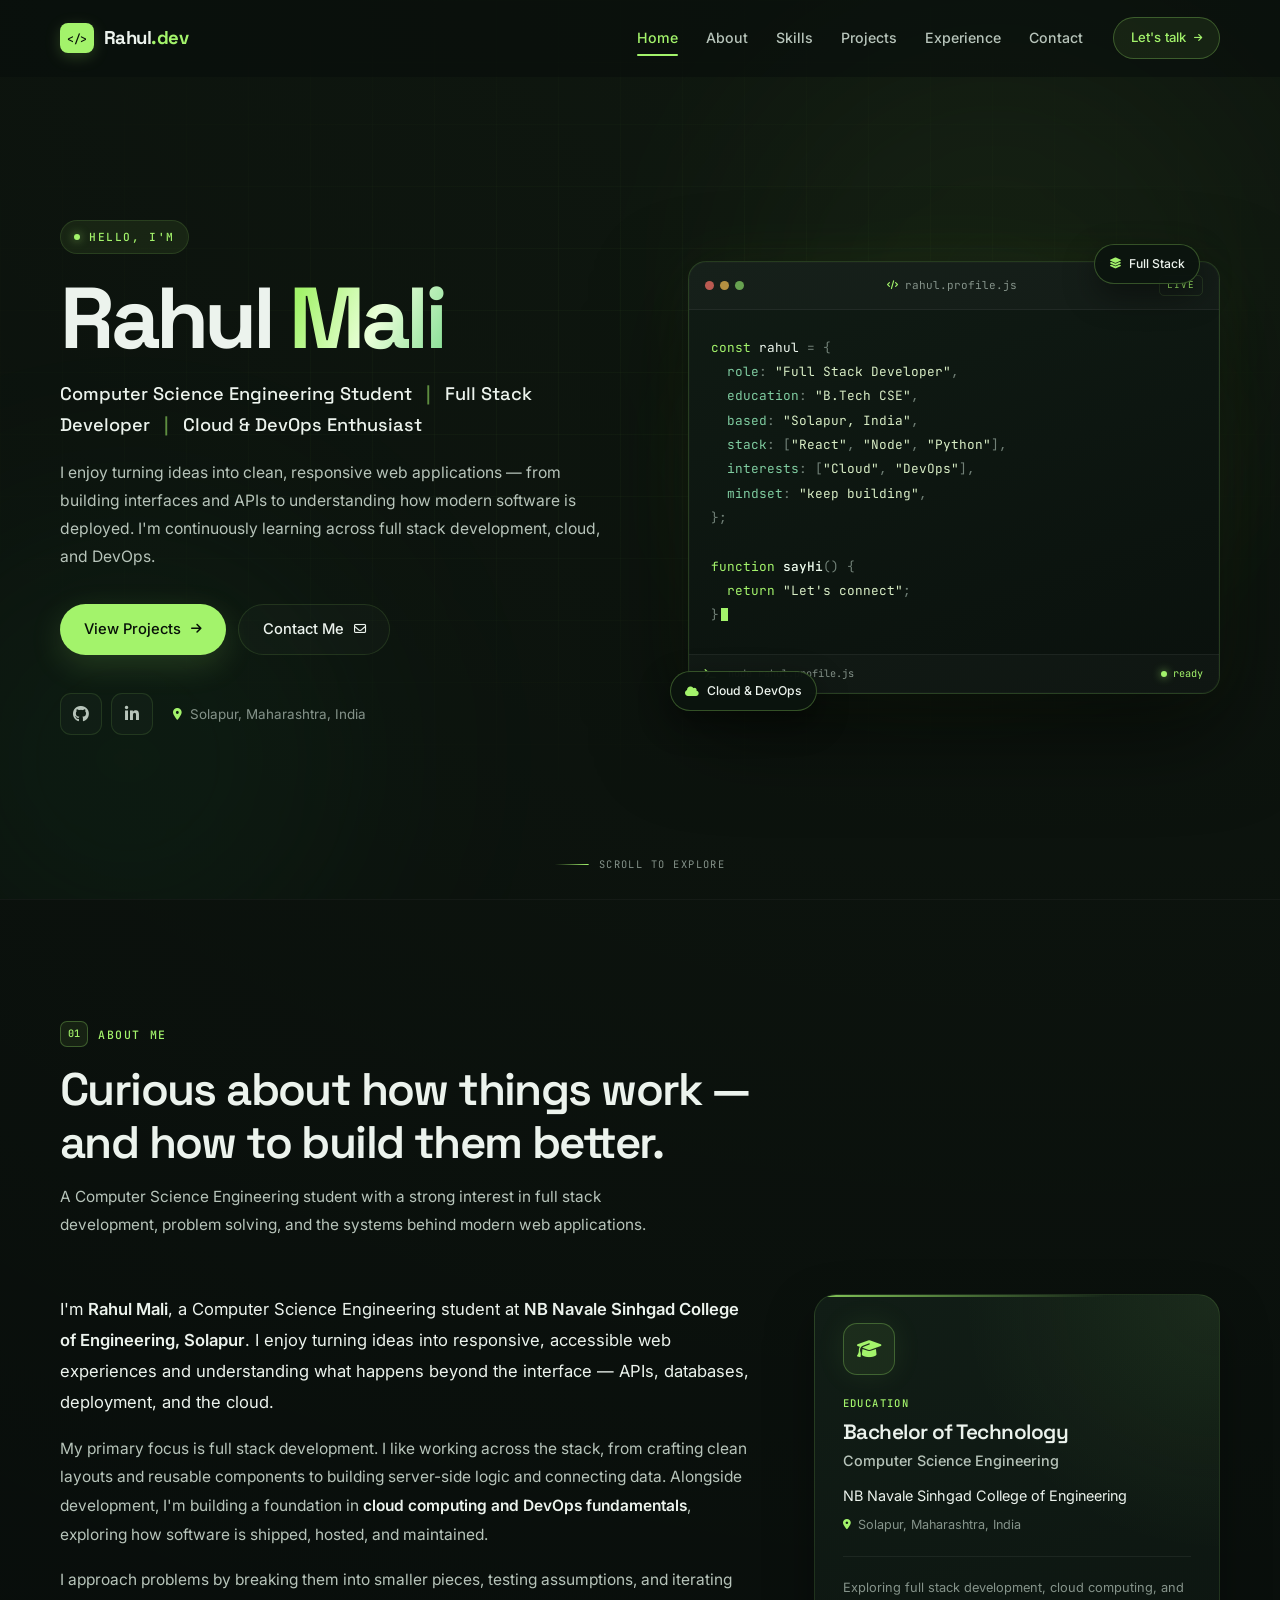
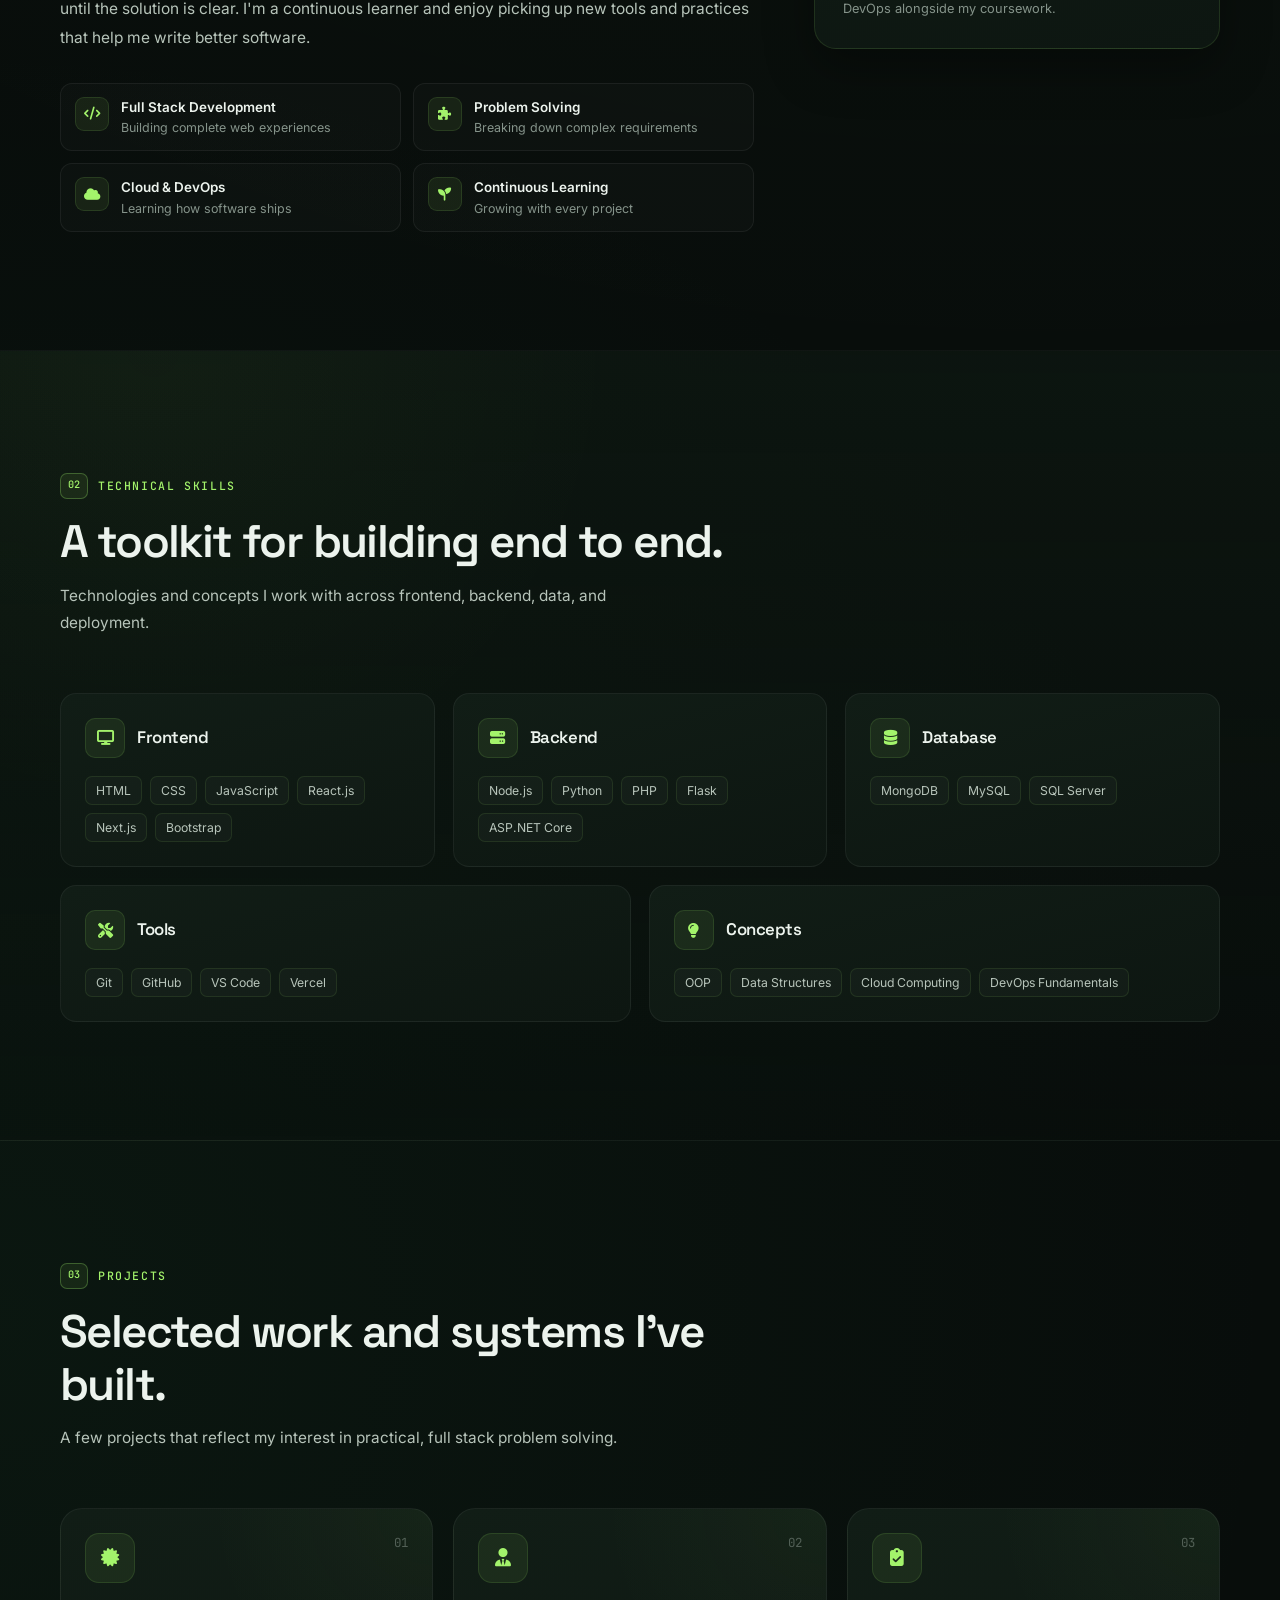
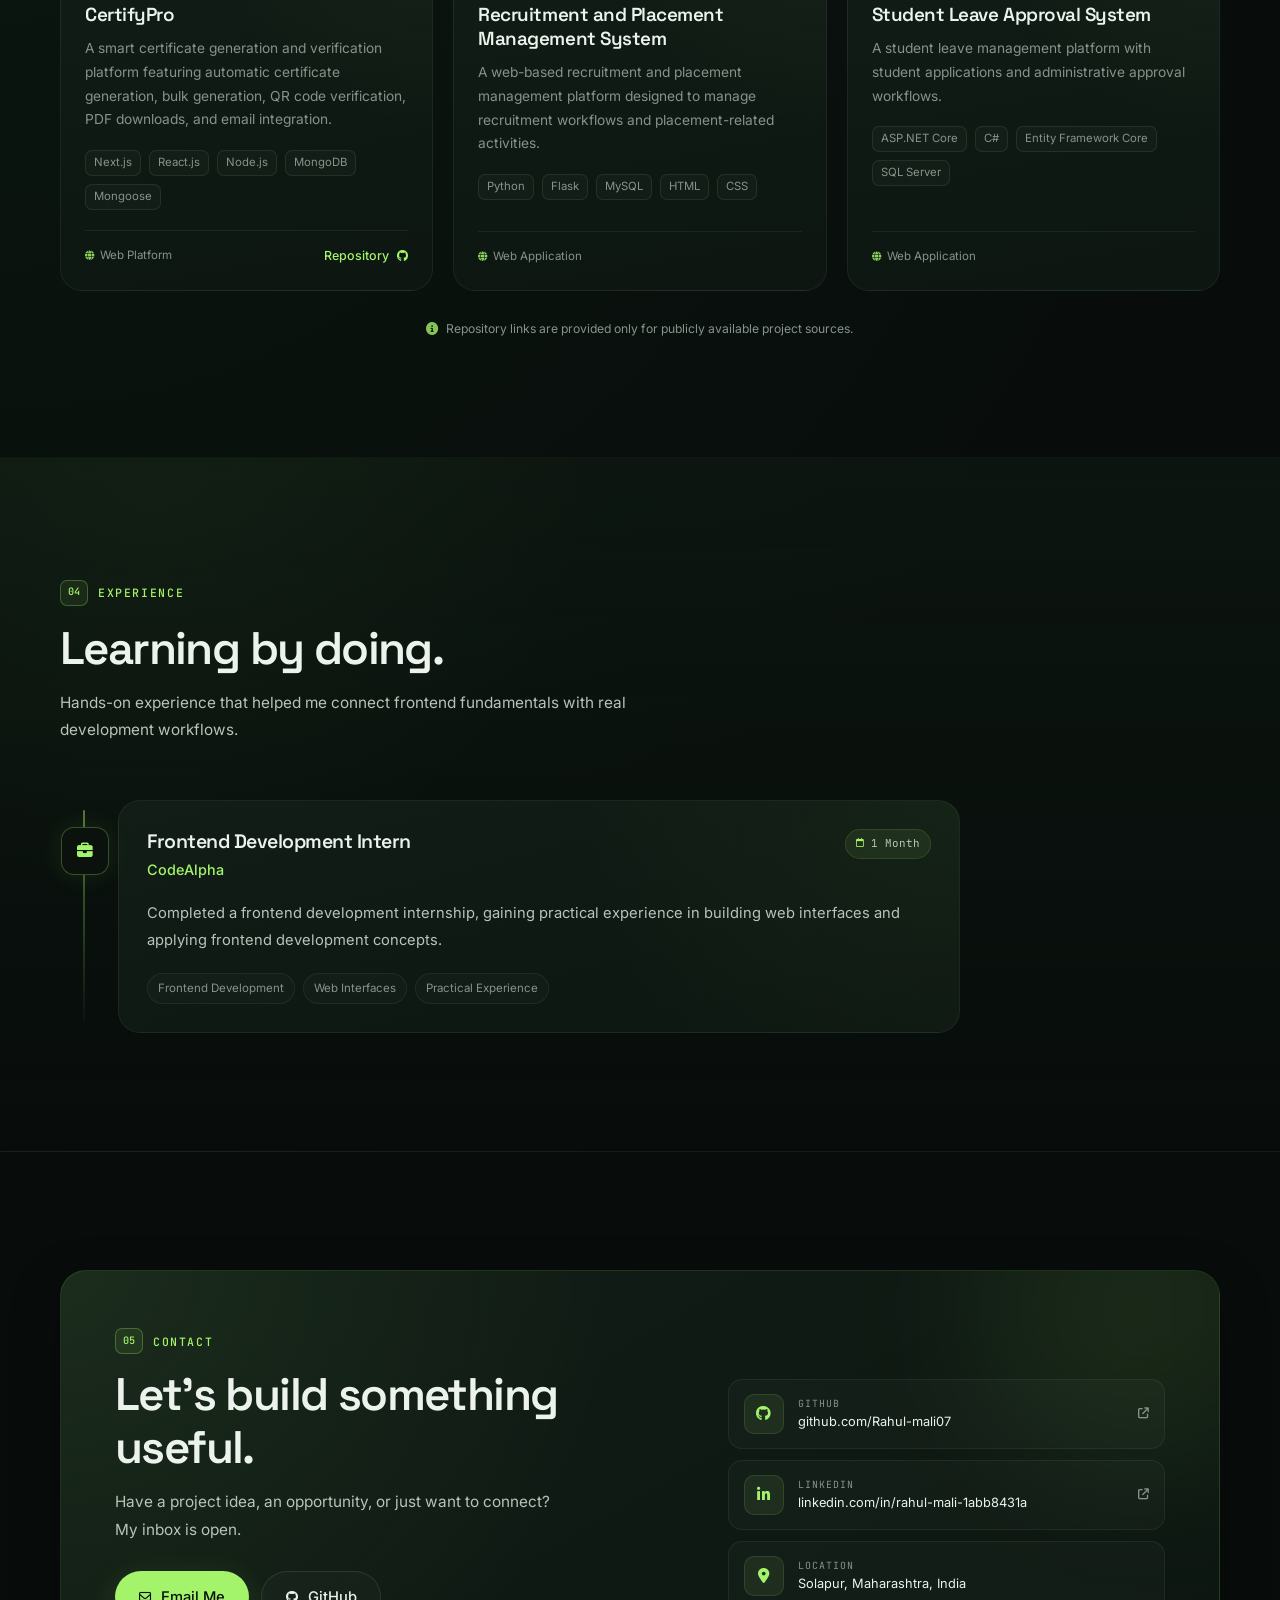
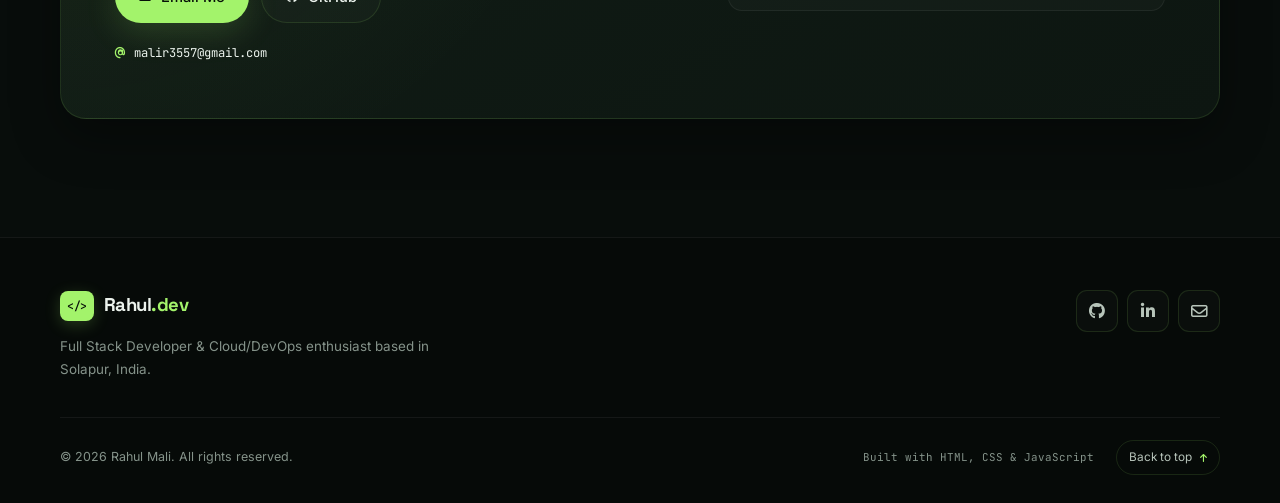
==== commit 638f8b69: "Replace placeholder email with contact address" ====
--- a/index.html
+++ b/index.html
@@ -474,8 +474,7 @@
             </p>
 
             <div class="contact-actions">
-              <!-- REPLACE: placeholder email below before publishing -->
-              <a class="btn btn-primary" href="mailto:rahul.mali@example.com?subject=Portfolio%20enquiry">
+              <a class="btn btn-primary" href="mailto:malir3557@gmail.com?subject=Portfolio%20enquiry">
                 <i class="fa-regular fa-envelope" aria-hidden="true"></i>
                 Email Me
               </a>
@@ -487,8 +486,7 @@
 
             <p class="contact-email">
               <i class="fa-solid fa-at" aria-hidden="true"></i>
-              <span>rahul.mali@example.com</span>
-              <span class="placeholder-tag">Placeholder — replace before publishing</span>
+              <a href="mailto:malir3557@gmail.com">malir3557@gmail.com</a>
             </p>
           </div>
 
@@ -542,8 +540,7 @@
           <a class="icon-link" href="https://www.linkedin.com/in/rahul-mali-1abb8431a/" target="_blank" rel="noopener noreferrer" aria-label="LinkedIn profile">
             <i class="fa-brands fa-linkedin-in" aria-hidden="true"></i>
           </a>
-          <!-- REPLACE: placeholder email below before publishing -->
-          <a class="icon-link" href="mailto:rahul.mali@example.com" aria-label="Send an email">
+          <a class="icon-link" href="mailto:malir3557@gmail.com" aria-label="Send an email">
             <i class="fa-regular fa-envelope" aria-hidden="true"></i>
           </a>
         </div>
--- a/styles.css
+++ b/styles.css
@@ -25,9 +25,6 @@
   --border: rgba(163, 243, 107, 0.12);
   --border-strong: rgba(163, 243, 107, 0.28);
   --border-subtle: rgba(255, 255, 255, 0.06);
-
-  --warning: #e9c46a;
-  --warning-soft: rgba(233, 196, 106, 0.08);
 
   --font-display: "Space Grotesk", "Segoe UI", sans-serif;
   --font-body: "Inter", "Segoe UI", sans-serif;
@@ -1522,16 +1519,17 @@
   font-size: 0.86em;
 }
 
-.placeholder-tag {
-  padding: 3px 8px;
-  border: 1px solid rgba(233, 196, 106, 0.28);
-  border-radius: 5px;
-  background: var(--warning-soft);
-  color: var(--warning);
-  font-family: var(--font-body);
-  font-size: 0.64rem;
-  font-weight: 500;
-  line-height: 1.5;
+.contact-email a {
+  color: var(--text);
+  border-bottom: 1px solid transparent;
+  transition:
+    color 0.25s var(--ease),
+    border-color 0.25s var(--ease);
+}
+
+.contact-email a:hover {
+  color: var(--accent);
+  border-bottom-color: var(--border-strong);
 }
 
 .contact-cards {
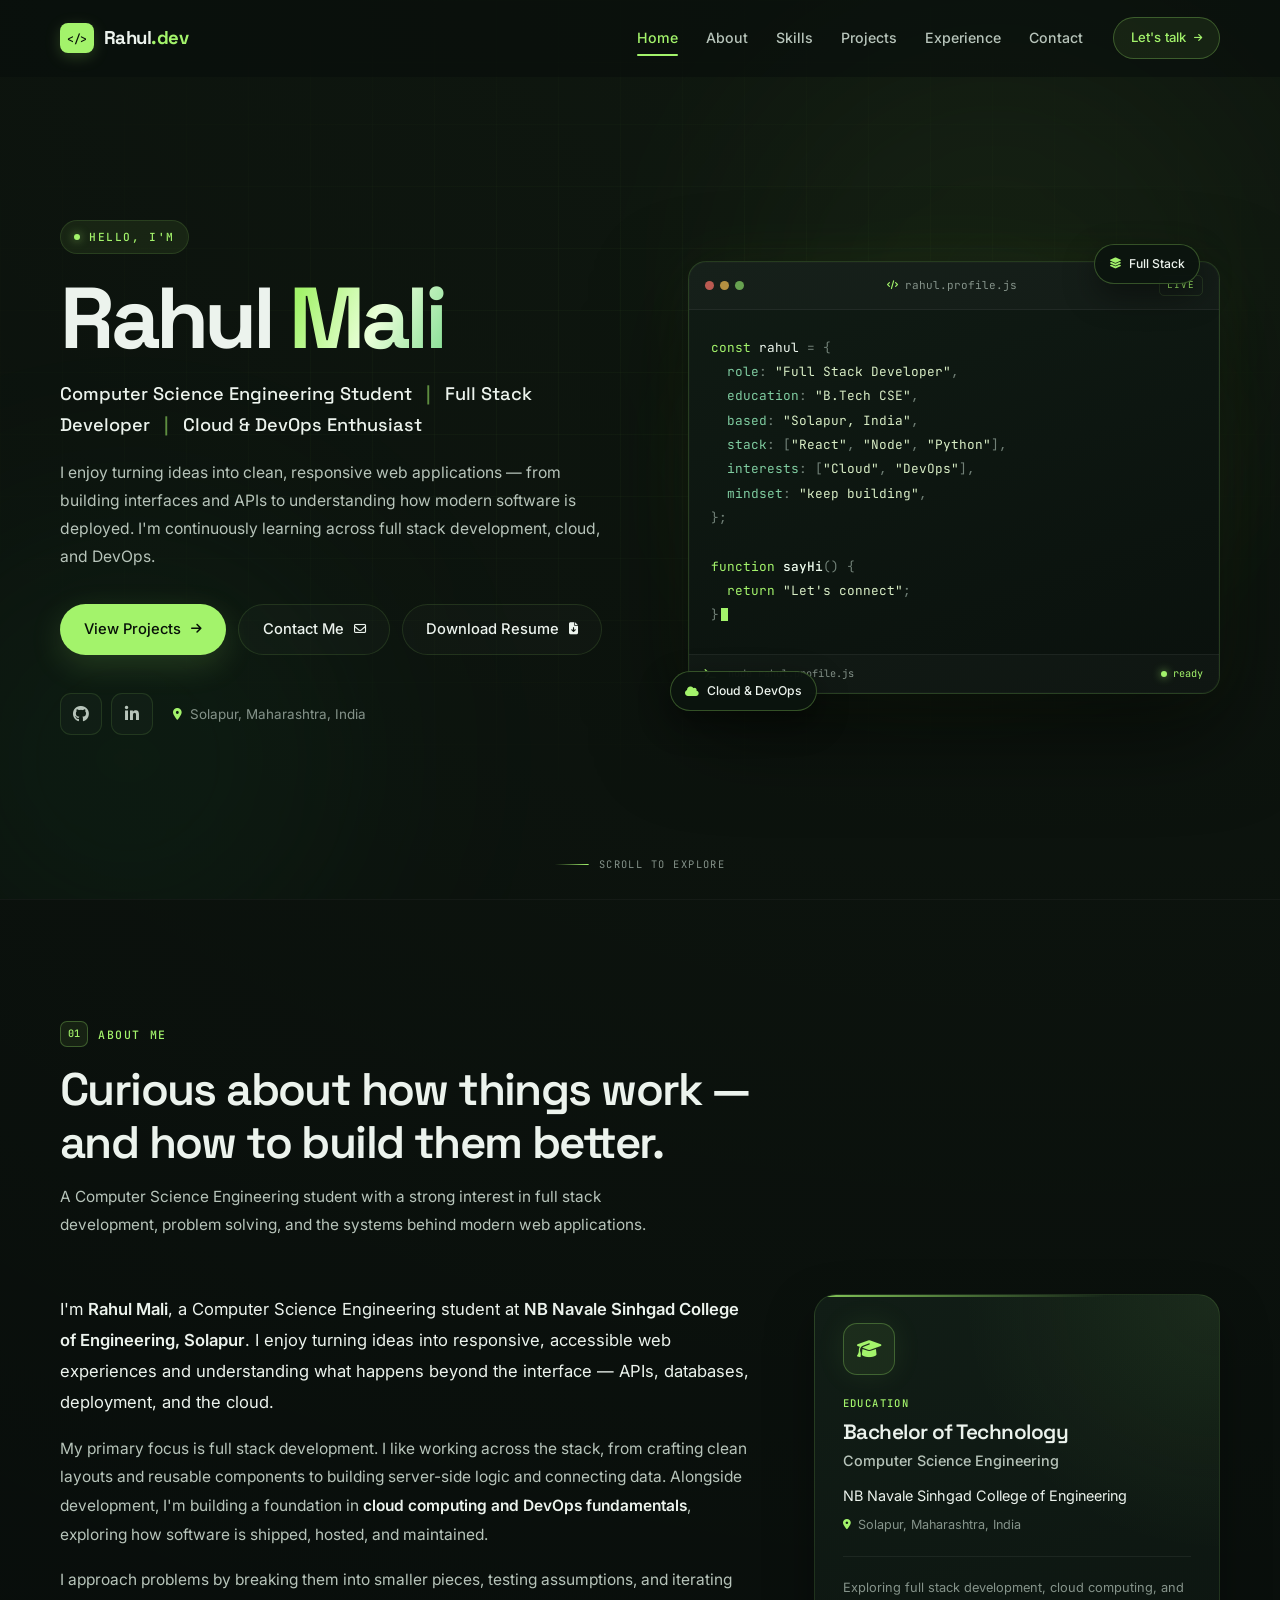
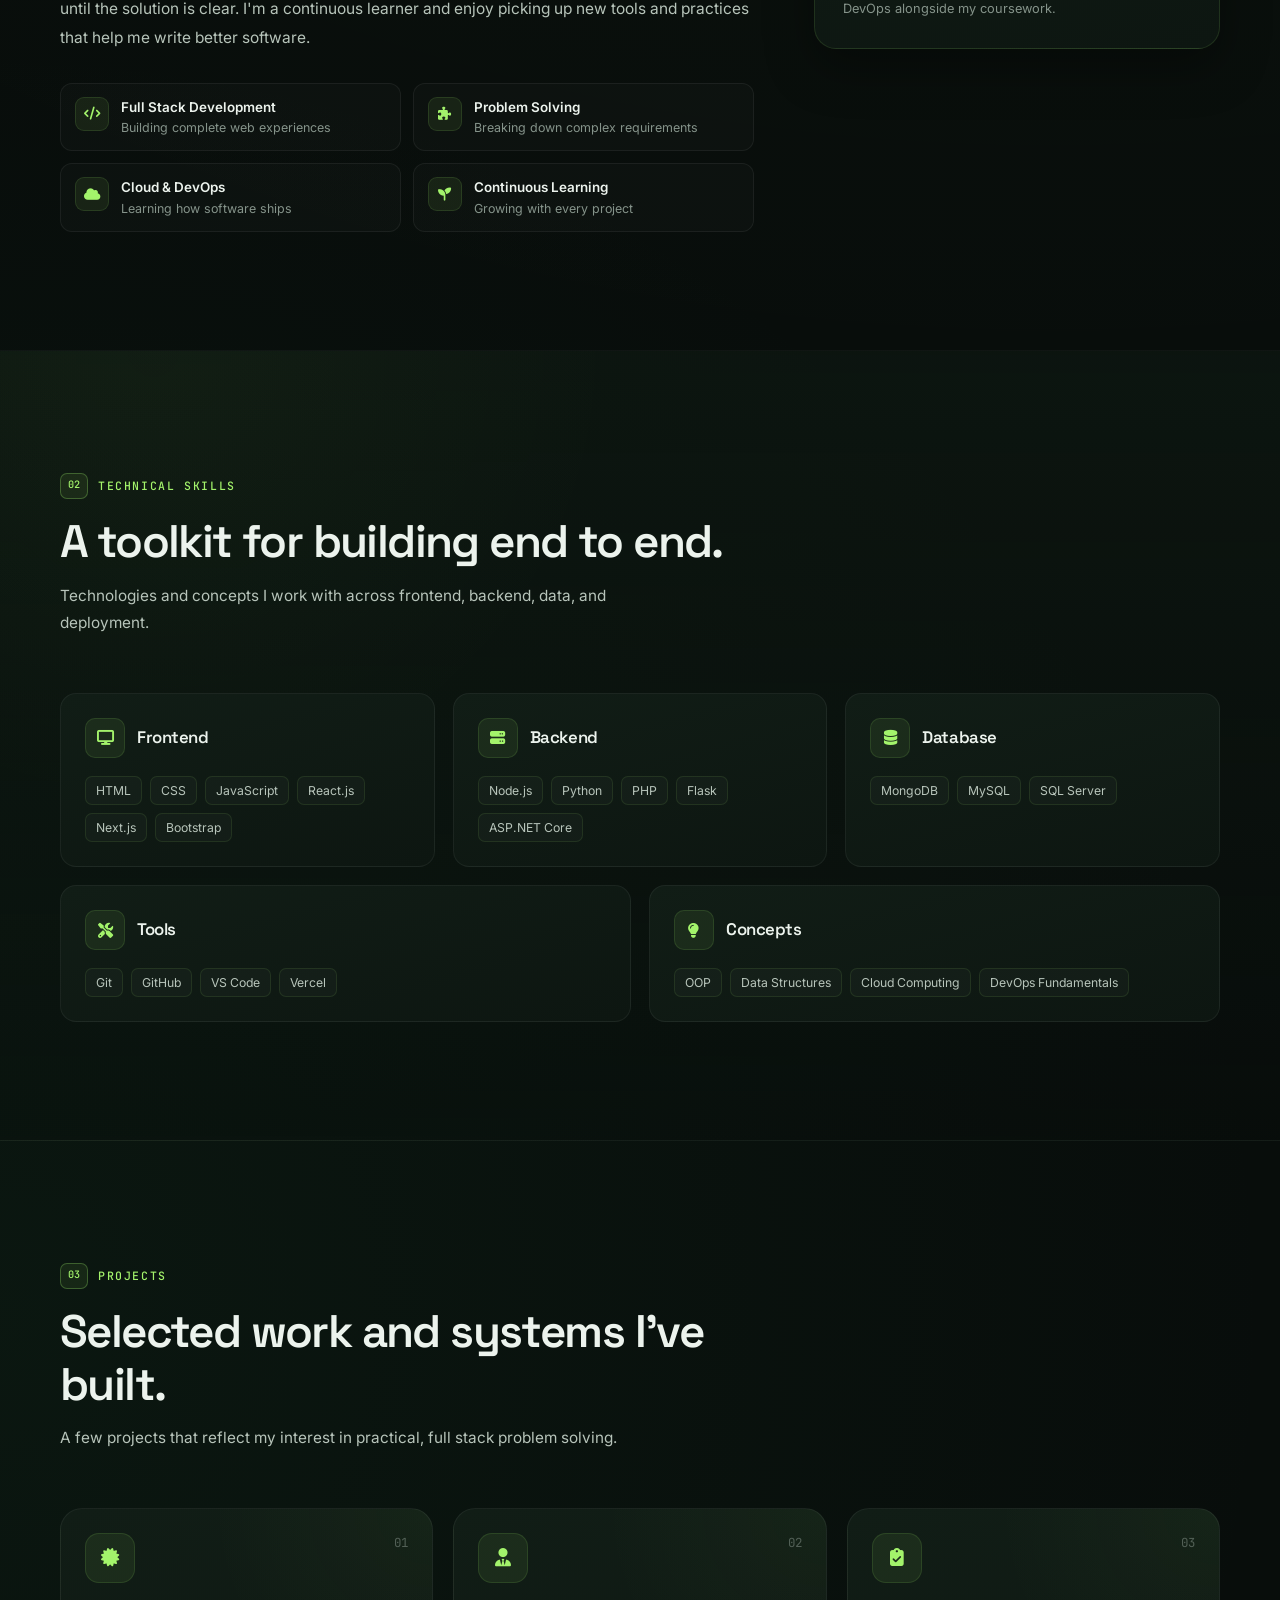
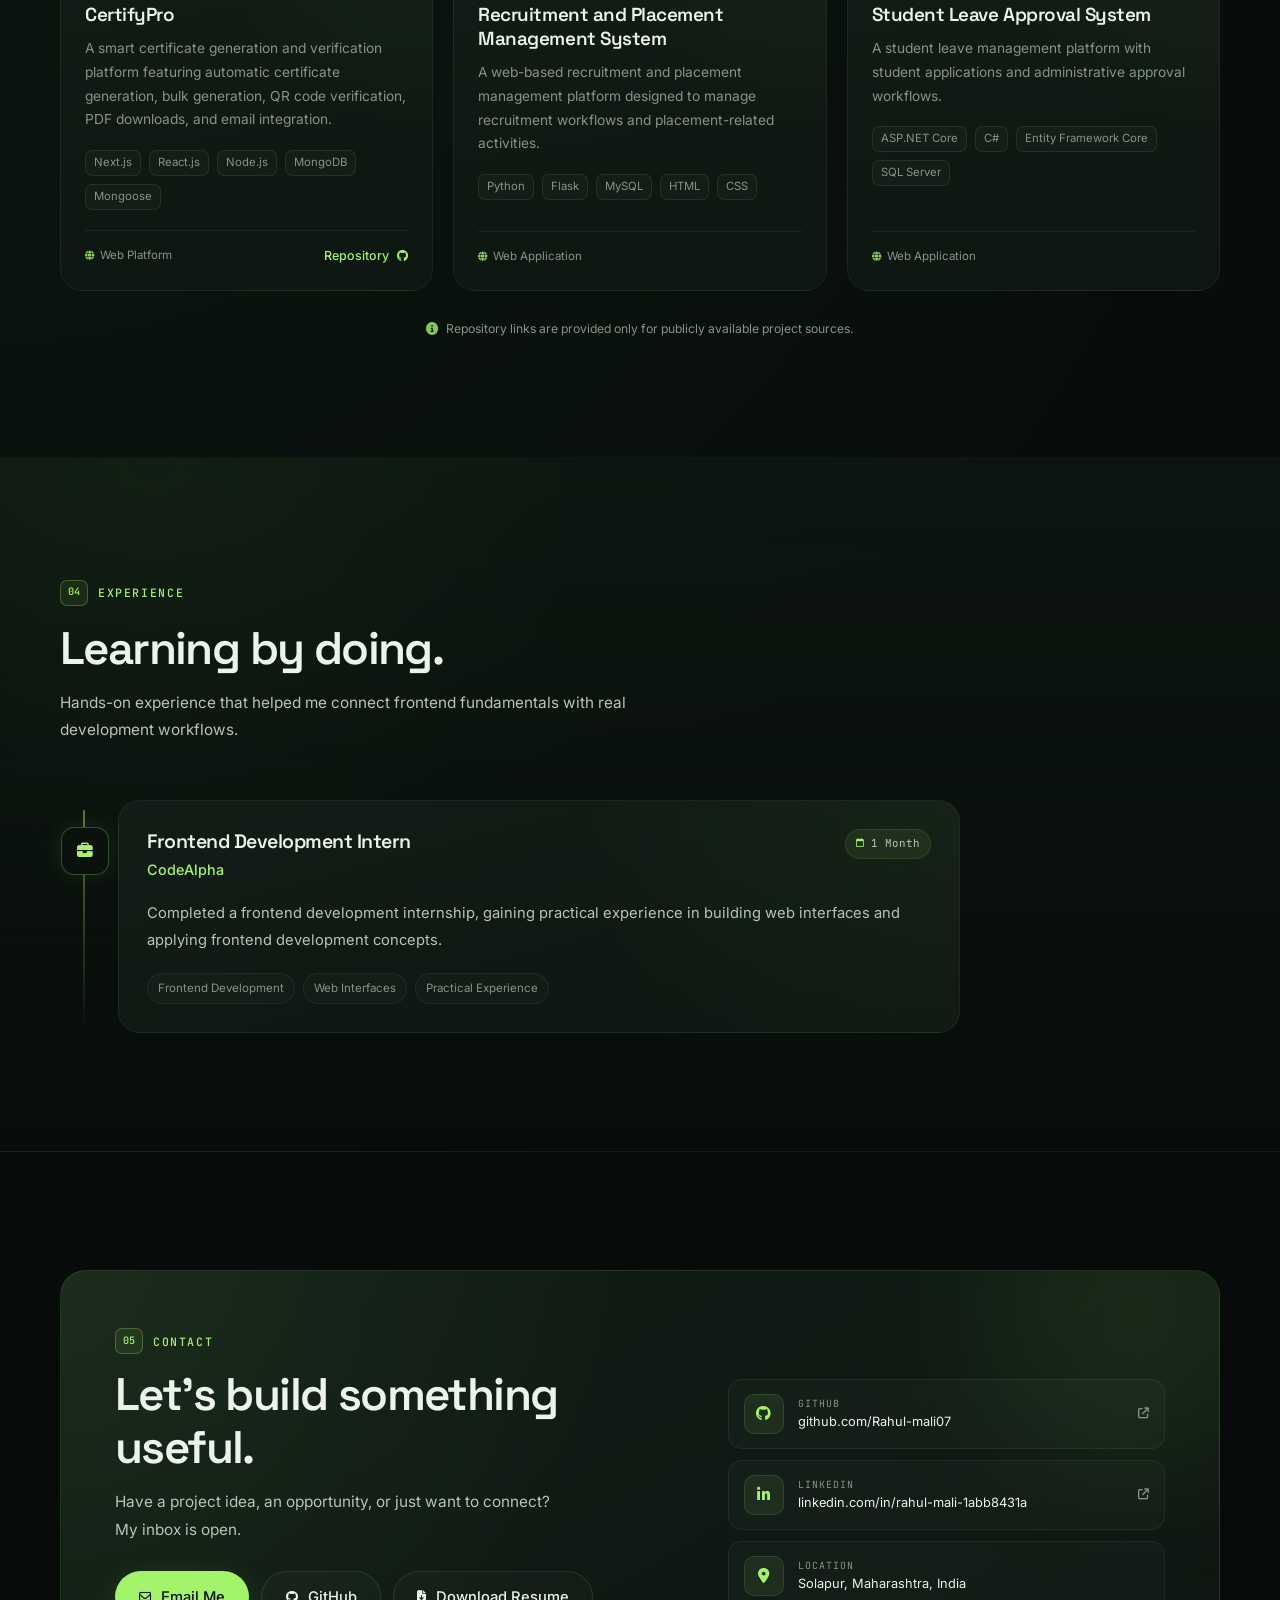
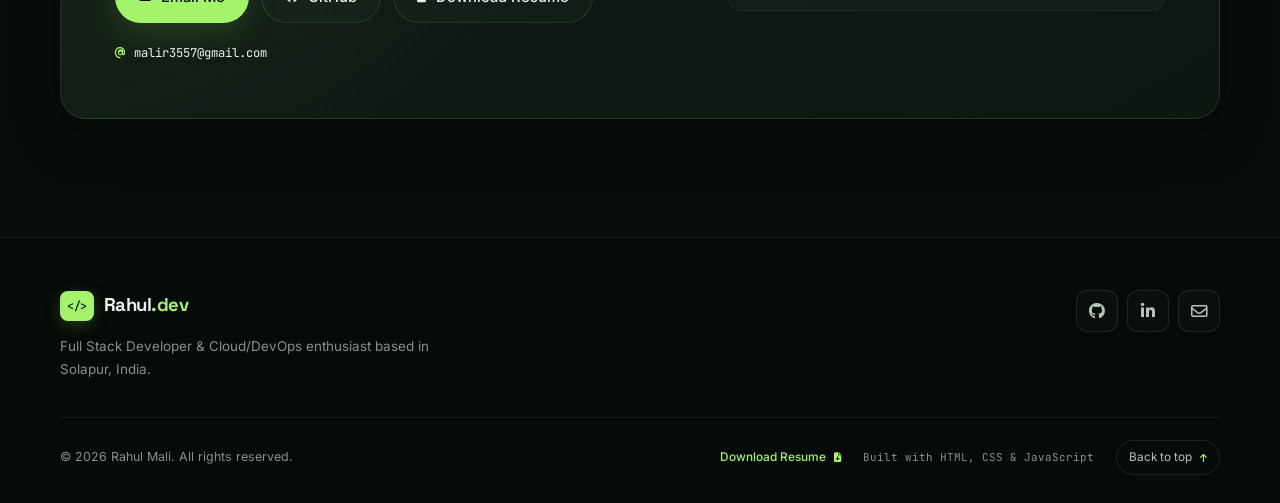
==== commit 3398bca7: "Add downloadable resume and site download links" ====
--- a/index.html
+++ b/index.html
@@ -100,6 +100,10 @@
             <a class="btn btn-ghost" href="#contact">
               Contact Me
               <i class="fa-regular fa-envelope" aria-hidden="true"></i>
+            </a>
+            <a class="btn btn-ghost" href="assets/resume/Rahul_Mali_Resume.pdf" download="Rahul_Mali_Resume.pdf" type="application/pdf">
+              Download Resume
+              <i class="fa-solid fa-file-arrow-down" aria-hidden="true"></i>
             </a>
           </div>
 
@@ -482,6 +486,10 @@
                 <i class="fa-brands fa-github" aria-hidden="true"></i>
                 GitHub
               </a>
+              <a class="btn btn-ghost" href="assets/resume/Rahul_Mali_Resume.pdf" download="Rahul_Mali_Resume.pdf" type="application/pdf">
+                <i class="fa-solid fa-file-arrow-down" aria-hidden="true"></i>
+                Download Resume
+              </a>
             </div>
 
             <p class="contact-email">
@@ -549,6 +557,10 @@
       <div class="footer-bottom">
         <p>&copy; <span id="year">2026</span> Rahul Mali. All rights reserved.</p>
         <div class="footer-bottom-right">
+          <a class="footer-resume" href="assets/resume/Rahul_Mali_Resume.pdf" download="Rahul_Mali_Resume.pdf">
+            Download Resume
+            <i class="fa-solid fa-file-arrow-down" aria-hidden="true"></i>
+          </a>
           <span class="footer-built">Built with HTML, CSS &amp; JavaScript</span>
           <a class="back-to-top" href="#home">
             Back to top
--- a/styles.css
+++ b/styles.css
@@ -1659,6 +1659,7 @@
 
 .footer-bottom-right {
   display: flex;
+  flex-wrap: wrap;
   align-items: center;
   gap: 22px;
 }
@@ -1667,6 +1668,29 @@
   color: var(--muted);
   font-family: var(--font-mono);
   font-size: 0.68rem;
+}
+
+.footer-resume {
+  display: inline-flex;
+  align-items: center;
+  gap: 8px;
+  color: var(--accent);
+  font-size: 0.74rem;
+  font-weight: 500;
+  transition: color 0.25s var(--ease);
+}
+
+.footer-resume i {
+  font-size: 0.82em;
+  transition: transform 0.25s var(--ease);
+}
+
+.footer-resume:hover {
+  color: var(--accent-strong);
+}
+
+.footer-resume:hover i {
+  transform: translateY(2px);
 }
 
 .back-to-top {
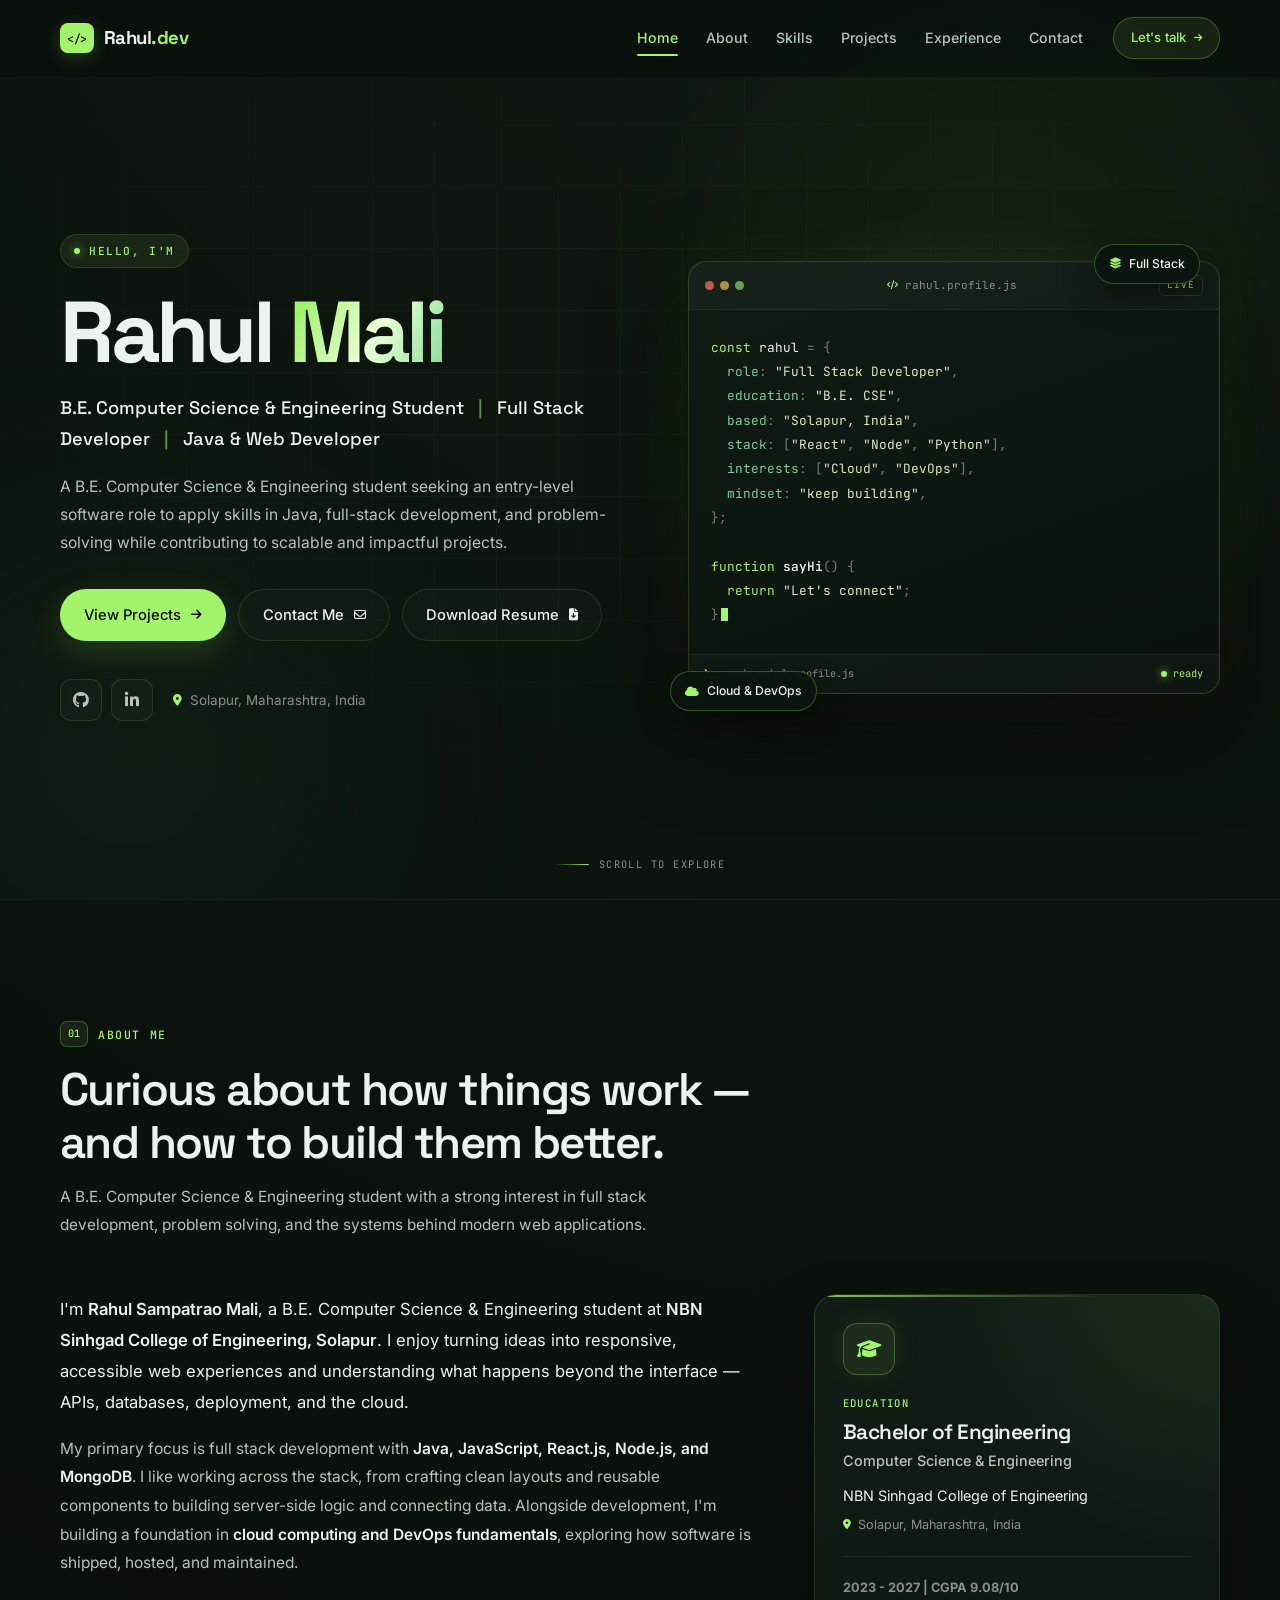
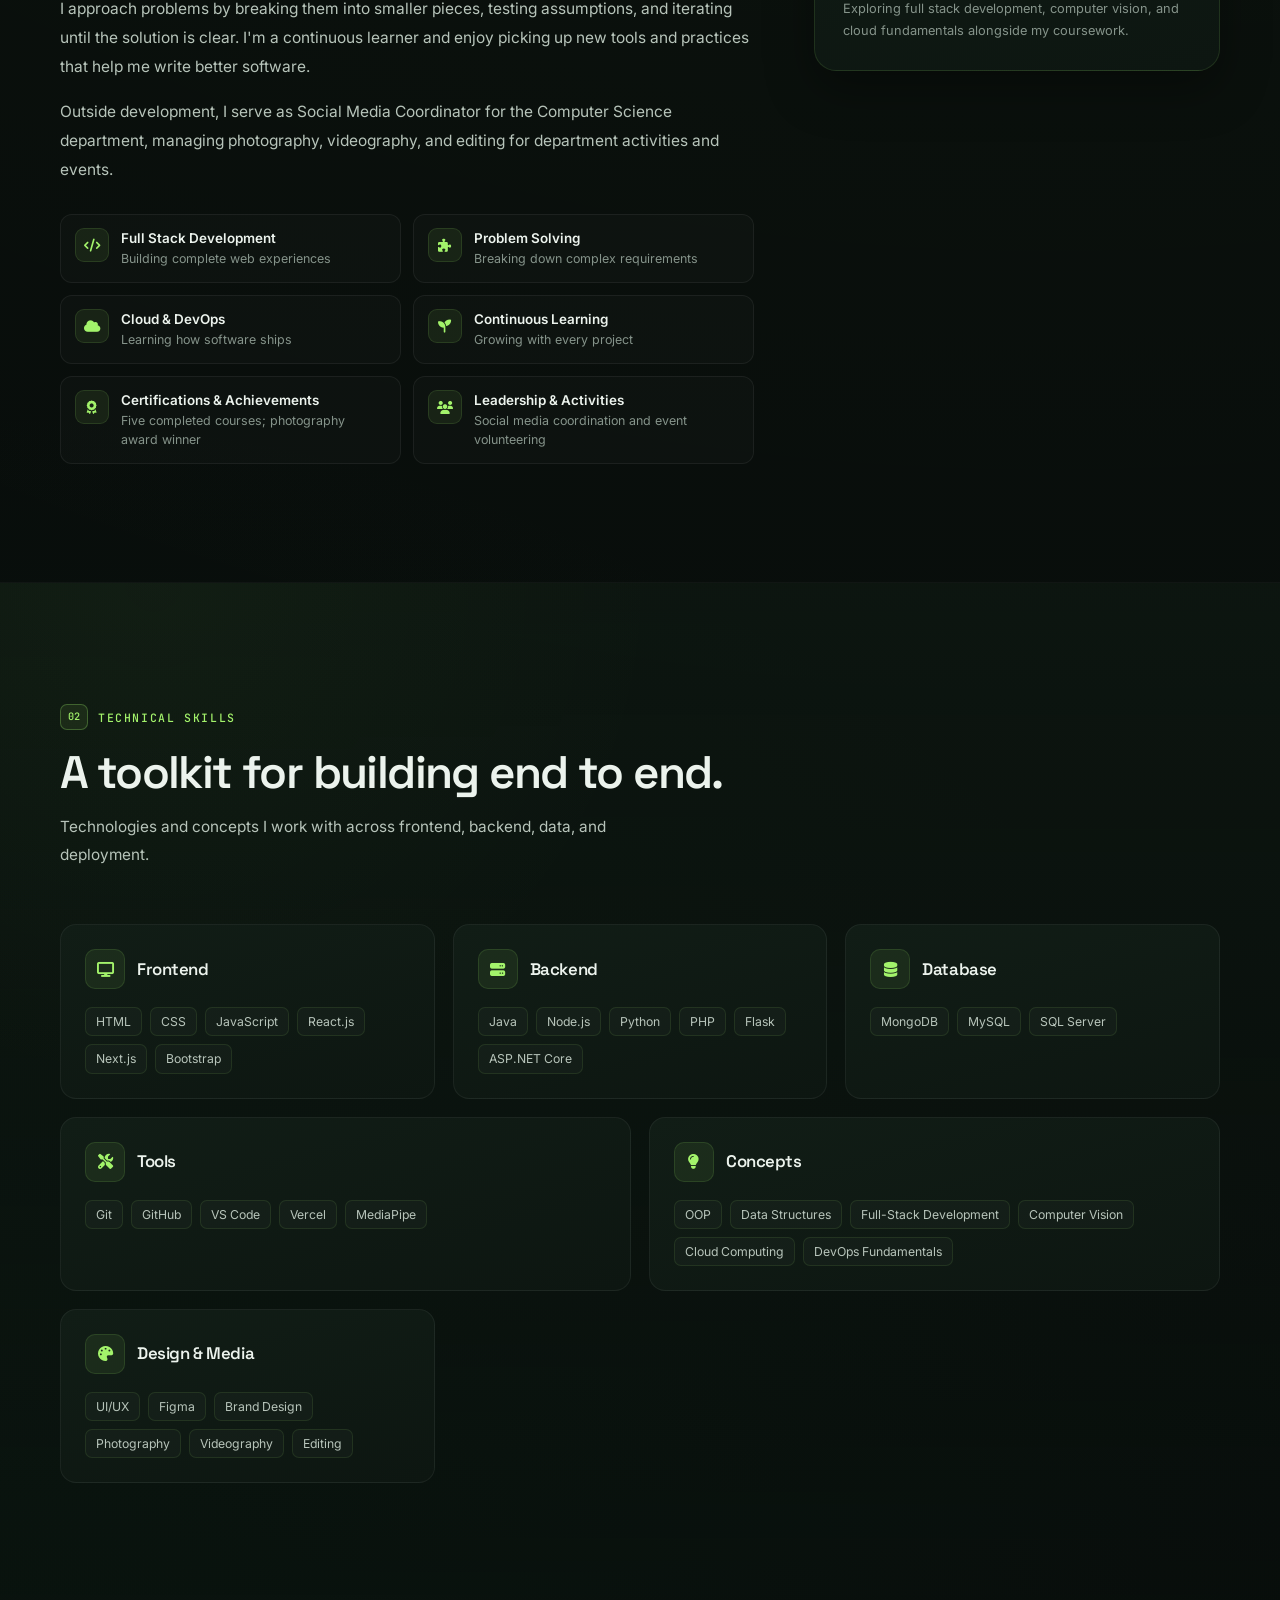
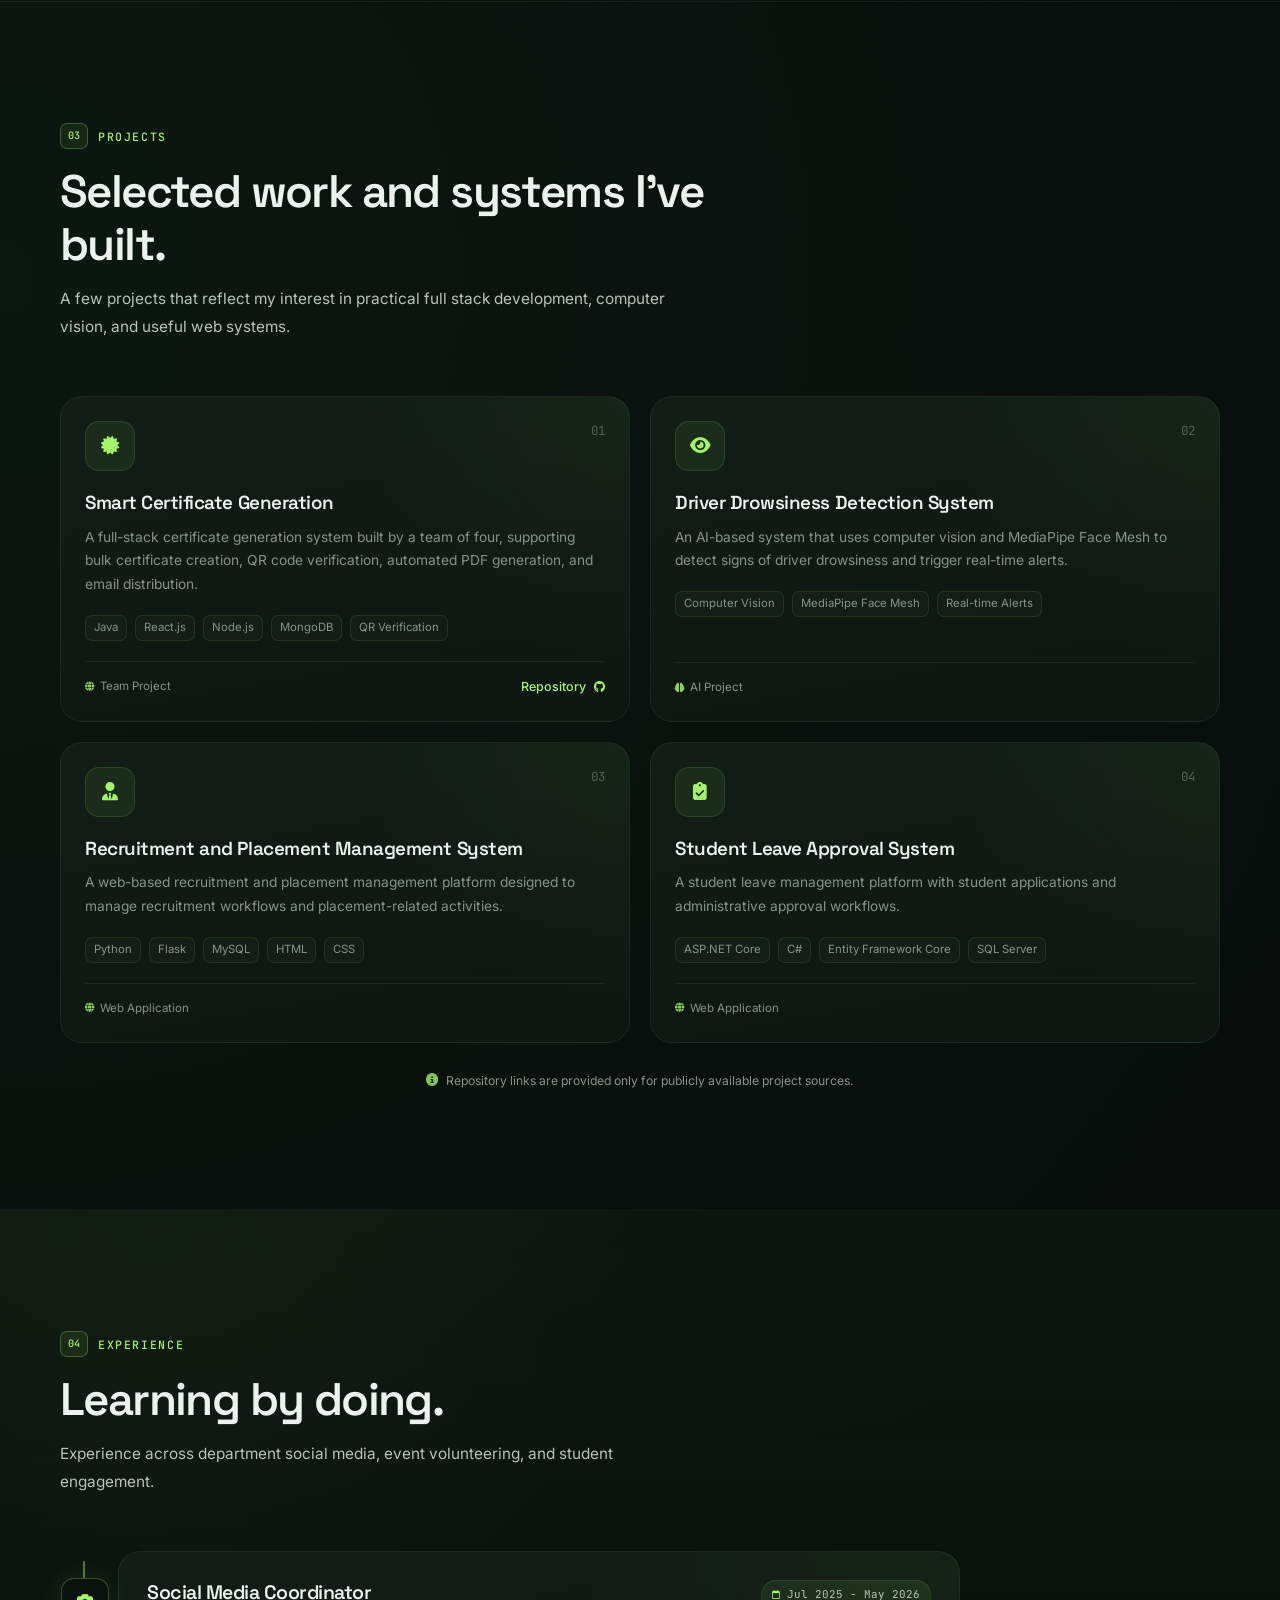
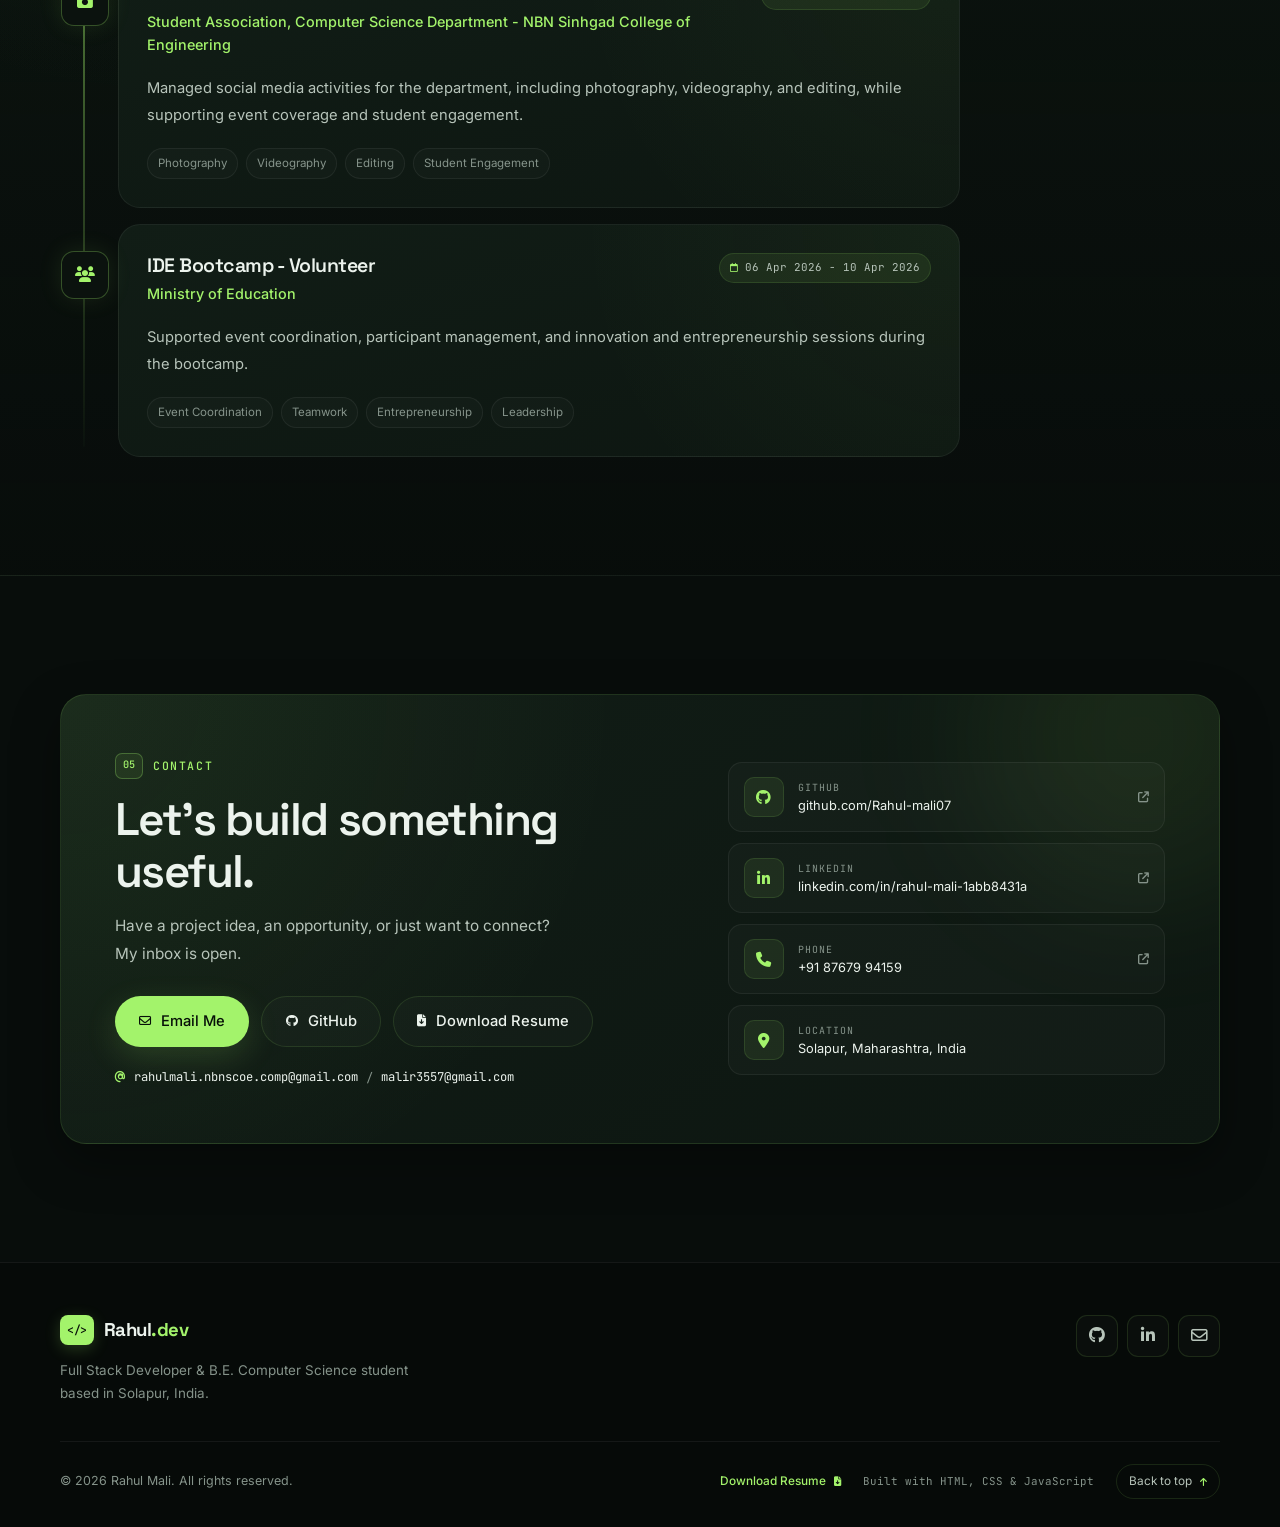
==== commit b638fda7: "Align portfolio content with updated resume" ====
--- a/index.html
+++ b/index.html
@@ -4,17 +4,17 @@
   <meta charset="UTF-8">
   <meta name="viewport" content="width=device-width, initial-scale=1.0">
   <meta name="theme-color" content="#080D0B">
-  <meta name="author" content="Rahul Mali">
-  <meta name="description" content="Rahul Mali — Computer Science Engineering student, Full Stack Developer, and Cloud &amp; DevOps enthusiast from Solapur, Maharashtra, India. Explore projects, skills, and experience.">
-  <meta name="keywords" content="Rahul Mali, Full Stack Developer, Frontend Developer, Computer Science, Cloud Computing, DevOps, Solapur, Portfolio">
+  <meta name="author" content="Rahul Sampatrao Mali">
+  <meta name="description" content="Rahul Sampatrao Mali - B.E. Computer Science &amp; Engineering student at NBN Sinhgad College of Engineering, Solapur. Full Stack Developer with skills in Java, React.js, Node.js, MongoDB, Python, and UI/UX.">
+  <meta name="keywords" content="Rahul Sampatrao Mali, Rahul Mali, Full Stack Developer, Java Developer, React.js, Node.js, MongoDB, Computer Science Engineering, NBN Sinhgad College of Engineering, Solapur, Portfolio">
   <meta property="og:type" content="website">
-  <meta property="og:title" content="Rahul Mali — Full Stack Developer &amp; Cloud/DevOps Enthusiast">
-  <meta property="og:description" content="Computer Science Engineering student building responsive web applications and exploring cloud and DevOps.">
+  <meta property="og:title" content="Rahul Sampatrao Mali - Full Stack Developer">
+  <meta property="og:description" content="B.E. Computer Science &amp; Engineering student at NBN Sinhgad College of Engineering, Solapur. Full Stack Developer skilled in Java, React.js, Node.js, MongoDB, and Python.">
   <meta name="twitter:card" content="summary">
-  <meta name="twitter:title" content="Rahul Mali — Full Stack Developer">
-  <meta name="twitter:description" content="Computer Science Engineering student building responsive web applications and exploring cloud and DevOps.">
-
-  <title>Rahul Mali — Full Stack Developer &amp; Cloud/DevOps Enthusiast</title>
+  <meta name="twitter:title" content="Rahul Sampatrao Mali - Full Stack Developer">
+  <meta name="twitter:description" content="B.E. Computer Science &amp; Engineering student at NBN Sinhgad College of Engineering, Solapur. Full Stack Developer skilled in Java, React.js, Node.js, MongoDB, and Python.">
+
+  <title>Rahul Sampatrao Mali - Full Stack Developer</title>
 
   <link rel="icon" type="image/svg+xml" href="assets/icons/favicon.svg">
   <link rel="apple-touch-icon" href="assets/icons/favicon.svg">
@@ -79,17 +79,17 @@
           </h1>
 
           <p class="hero-role reveal">
-            Computer Science Engineering Student
+            B.E. Computer Science &amp; Engineering Student
             <span class="role-sep" aria-hidden="true">|</span>
             Full Stack Developer
             <span class="role-sep" aria-hidden="true">|</span>
-            Cloud &amp; DevOps Enthusiast
+            Java &amp; Web Developer
           </p>
 
           <p class="hero-description reveal">
-            I enjoy turning ideas into clean, responsive web applications — from building
-            interfaces and APIs to understanding how modern software is deployed. I'm
-            continuously learning across full stack development, cloud, and DevOps.
+            A B.E. Computer Science &amp; Engineering student seeking an entry-level software role
+            to apply skills in Java, full-stack development, and problem-solving while
+            contributing to scalable and impactful projects.
           </p>
 
           <div class="hero-actions reveal">
@@ -134,7 +134,7 @@
             </div>
             <pre class="code-body"><code><span class="tok-key">const</span> <span class="tok-var">rahul</span> <span class="tok-punc">=</span> <span class="tok-punc">{</span>
   <span class="tok-prop">role</span><span class="tok-punc">:</span> <span class="tok-str">"Full Stack Developer"</span><span class="tok-punc">,</span>
-  <span class="tok-prop">education</span><span class="tok-punc">:</span> <span class="tok-str">"B.Tech CSE"</span><span class="tok-punc">,</span>
+  <span class="tok-prop">education</span><span class="tok-punc">:</span> <span class="tok-str">"B.E. CSE"</span><span class="tok-punc">,</span>
   <span class="tok-prop">based</span><span class="tok-punc">:</span> <span class="tok-str">"Solapur, India"</span><span class="tok-punc">,</span>
   <span class="tok-prop">stack</span><span class="tok-punc">:</span> <span class="tok-punc">[</span><span class="tok-str">"React"</span><span class="tok-punc">,</span> <span class="tok-str">"Node"</span><span class="tok-punc">,</span> <span class="tok-str">"Python"</span><span class="tok-punc">],</span>
   <span class="tok-prop">interests</span><span class="tok-punc">:</span> <span class="tok-punc">[</span><span class="tok-str">"Cloud"</span><span class="tok-punc">,</span> <span class="tok-str">"DevOps"</span><span class="tok-punc">],</span>
@@ -174,7 +174,7 @@
           <p class="section-label"><span>01</span> About Me</p>
           <h2 class="section-title" id="about-title">Curious about how things work — and how to build them better.</h2>
           <p class="section-desc">
-            A Computer Science Engineering student with a strong interest in full stack
+            A B.E. Computer Science &amp; Engineering student with a strong interest in full stack
             development, problem solving, and the systems behind modern web applications.
           </p>
         </div>
@@ -182,15 +182,16 @@
         <div class="about-grid">
           <div class="about-copy reveal">
             <p>
-              I'm <strong>Rahul Mali</strong>, a Computer Science Engineering student at
-              <strong>NB Navale Sinhgad College of Engineering, Solapur</strong>. I enjoy
+              I'm <strong>Rahul Sampatrao Mali</strong>, a B.E. Computer Science &amp; Engineering
+              student at <strong>NBN Sinhgad College of Engineering, Solapur</strong>. I enjoy
               turning ideas into responsive, accessible web experiences and understanding
               what happens beyond the interface — APIs, databases, deployment, and the cloud.
             </p>
             <p>
-              My primary focus is full stack development. I like working across the stack,
-              from crafting clean layouts and reusable components to building server-side
-              logic and connecting data. Alongside development, I'm building a foundation in
+              My primary focus is full stack development with <strong>Java, JavaScript,
+              React.js, Node.js, and MongoDB</strong>. I like working across the stack, from
+              crafting clean layouts and reusable components to building server-side logic
+              and connecting data. Alongside development, I'm building a foundation in
               <strong>cloud computing and DevOps fundamentals</strong>, exploring how software
               is shipped, hosted, and maintained.
             </p>
@@ -198,6 +199,11 @@
               I approach problems by breaking them into smaller pieces, testing assumptions,
               and iterating until the solution is clear. I'm a continuous learner and enjoy
               picking up new tools and practices that help me write better software.
+            </p>
+            <p>
+              Outside development, I serve as Social Media Coordinator for the Computer Science
+              department, managing photography, videography, and editing for department
+              activities and events.
             </p>
 
             <ul class="about-highlights">
@@ -217,6 +223,14 @@
                 <span class="highlight-icon"><i class="fa-solid fa-seedling" aria-hidden="true"></i></span>
                 <span><strong>Continuous Learning</strong>Growing with every project</span>
               </li>
+              <li>
+                <span class="highlight-icon"><i class="fa-solid fa-award" aria-hidden="true"></i></span>
+                <span><strong>Certifications &amp; Achievements</strong>Five completed courses; photography award winner</span>
+              </li>
+              <li>
+                <span class="highlight-icon"><i class="fa-solid fa-users" aria-hidden="true"></i></span>
+                <span><strong>Leadership &amp; Activities</strong>Social media coordination and event volunteering</span>
+              </li>
             </ul>
           </div>
 
@@ -225,17 +239,18 @@
               <i class="fa-solid fa-graduation-cap"></i>
             </div>
             <p class="card-label">Education</p>
-            <h3 id="education-title">Bachelor of Technology</h3>
-            <p class="education-degree">Computer Science Engineering</p>
-            <p class="education-school">NB Navale Sinhgad College of Engineering</p>
+            <h3 id="education-title">Bachelor of Engineering</h3>
+            <p class="education-degree">Computer Science &amp; Engineering</p>
+            <p class="education-school">NBN Sinhgad College of Engineering</p>
             <p class="education-location">
               <i class="fa-solid fa-location-dot" aria-hidden="true"></i>
               Solapur, Maharashtra, India
             </p>
             <div class="education-divider" aria-hidden="true"></div>
             <p class="education-note">
-              Exploring full stack development, cloud computing, and DevOps alongside my
-              coursework.
+              <strong>2023 - 2027 | CGPA 9.08/10</strong><br>
+              Exploring full stack development, computer vision, and cloud fundamentals
+              alongside my coursework.
             </p>
           </article>
         </div>
@@ -276,6 +291,7 @@
               <h3 id="skill-backend">Backend</h3>
             </div>
             <ul class="tech-chips" aria-label="Backend technologies">
+              <li>Java</li>
               <li>Node.js</li>
               <li>Python</li>
               <li>PHP</li>
@@ -306,6 +322,7 @@
               <li>GitHub</li>
               <li>VS Code</li>
               <li>Vercel</li>
+              <li>MediaPipe</li>
             </ul>
           </article>
 
@@ -317,8 +334,25 @@
             <ul class="tech-chips" aria-label="Core concepts">
               <li>OOP</li>
               <li>Data Structures</li>
+              <li>Full-Stack Development</li>
+              <li>Computer Vision</li>
               <li>Cloud Computing</li>
               <li>DevOps Fundamentals</li>
+            </ul>
+          </article>
+
+          <article class="skill-card reveal" aria-labelledby="skill-design">
+            <div class="skill-card-head">
+              <span class="skill-icon"><i class="fa-solid fa-palette" aria-hidden="true"></i></span>
+              <h3 id="skill-design">Design &amp; Media</h3>
+            </div>
+            <ul class="tech-chips" aria-label="Design and media skills">
+              <li>UI/UX</li>
+              <li>Figma</li>
+              <li>Brand Design</li>
+              <li>Photography</li>
+              <li>Videography</li>
+              <li>Editing</li>
             </ul>
           </article>
         </div>
@@ -332,33 +366,34 @@
           <p class="section-label"><span>03</span> Projects</p>
           <h2 class="section-title" id="projects-title">Selected work and systems I've built.</h2>
           <p class="section-desc">
-            A few projects that reflect my interest in practical, full stack problem solving.
+            A few projects that reflect my interest in practical full stack development,
+            computer vision, and useful web systems.
           </p>
         </div>
 
         <div class="projects-grid">
-          <article class="project-card reveal" aria-labelledby="project-certifypro">
+          <article class="project-card reveal" aria-labelledby="project-certificate">
             <div class="project-top">
               <span class="project-icon"><i class="fa-solid fa-certificate" aria-hidden="true"></i></span>
               <span class="project-index" aria-hidden="true">01</span>
             </div>
             <div class="project-body">
-              <h3 id="project-certifypro">CertifyPro</h3>
+              <h3 id="project-certificate">Smart Certificate Generation</h3>
               <p>
-                A smart certificate generation and verification platform featuring automatic
-                certificate generation, bulk generation, QR code verification, PDF downloads,
-                and email integration.
+                A full-stack certificate generation system built by a team of four, supporting
+                bulk certificate creation, QR code verification, automated PDF generation, and
+                email distribution.
               </p>
-              <ul class="tech-chips tech-chips--compact" aria-label="CertifyPro technologies">
-                <li>Next.js</li>
+              <ul class="tech-chips tech-chips--compact" aria-label="Smart Certificate Generation technologies">
+                <li>Java</li>
                 <li>React.js</li>
                 <li>Node.js</li>
                 <li>MongoDB</li>
-                <li>Mongoose</li>
+                <li>QR Verification</li>
               </ul>
             </div>
             <div class="project-footer">
-              <span class="project-type"><i class="fa-solid fa-globe" aria-hidden="true"></i> Web Platform</span>
+              <span class="project-type"><i class="fa-solid fa-globe" aria-hidden="true"></i> Team Project</span>
               <a class="project-link" href="https://github.com/Rahul-mali07/certifyPro" target="_blank" rel="noopener noreferrer">
                 Repository
                 <i class="fa-brands fa-github" aria-hidden="true"></i>
@@ -366,10 +401,32 @@
             </div>
           </article>
 
+          <article class="project-card reveal" aria-labelledby="project-drowsiness">
+            <div class="project-top">
+              <span class="project-icon"><i class="fa-solid fa-eye" aria-hidden="true"></i></span>
+              <span class="project-index" aria-hidden="true">02</span>
+            </div>
+            <div class="project-body">
+              <h3 id="project-drowsiness">Driver Drowsiness Detection System</h3>
+              <p>
+                An AI-based system that uses computer vision and MediaPipe Face Mesh to detect
+                signs of driver drowsiness and trigger real-time alerts.
+              </p>
+              <ul class="tech-chips tech-chips--compact" aria-label="Driver Drowsiness Detection System technologies">
+                <li>Computer Vision</li>
+                <li>MediaPipe Face Mesh</li>
+                <li>Real-time Alerts</li>
+              </ul>
+            </div>
+            <div class="project-footer">
+              <span class="project-type"><i class="fa-solid fa-brain" aria-hidden="true"></i> AI Project</span>
+            </div>
+          </article>
+
           <article class="project-card reveal" aria-labelledby="project-recruitment">
             <div class="project-top">
               <span class="project-icon"><i class="fa-solid fa-user-tie" aria-hidden="true"></i></span>
-              <span class="project-index" aria-hidden="true">02</span>
+              <span class="project-index" aria-hidden="true">03</span>
             </div>
             <div class="project-body">
               <h3 id="project-recruitment">Recruitment and Placement Management System</h3>
@@ -393,7 +450,7 @@
           <article class="project-card reveal" aria-labelledby="project-leave">
             <div class="project-top">
               <span class="project-icon"><i class="fa-solid fa-clipboard-check" aria-hidden="true"></i></span>
-              <span class="project-index" aria-hidden="true">03</span>
+              <span class="project-index" aria-hidden="true">04</span>
             </div>
             <div class="project-body">
               <h3 id="project-leave">Student Leave Approval System</h3>
@@ -428,36 +485,65 @@
           <p class="section-label"><span>04</span> Experience</p>
           <h2 class="section-title" id="experience-title">Learning by doing.</h2>
           <p class="section-desc">
-            Hands-on experience that helped me connect frontend fundamentals with real
-            development workflows.
+            Experience across department social media, event volunteering, and student
+            engagement.
           </p>
         </div>
 
         <div class="timeline">
           <div class="timeline-line" aria-hidden="true"></div>
-          <article class="experience-card reveal" aria-labelledby="exp-role">
+          <article class="experience-card reveal" aria-labelledby="exp-social">
             <span class="timeline-marker" aria-hidden="true">
-              <i class="fa-solid fa-briefcase"></i>
+              <i class="fa-solid fa-camera"></i>
             </span>
             <div class="experience-body">
               <div class="experience-head">
                 <div>
-                  <h3 id="exp-role">Frontend Development Intern</h3>
-                  <p class="experience-company">CodeAlpha</p>
+                  <h3 id="exp-social">Social Media Coordinator</h3>
+                  <p class="experience-company">Student Association, Computer Science Department - NBN Sinhgad College of Engineering</p>
                 </div>
                 <span class="experience-duration">
                   <i class="fa-regular fa-calendar" aria-hidden="true"></i>
-                  1 Month
+                  Jul 2025 - May 2026
                 </span>
               </div>
               <p class="experience-desc">
-                Completed a frontend development internship, gaining practical experience in
-                building web interfaces and applying frontend development concepts.
+                Managed social media activities for the department, including photography,
+                videography, and editing, while supporting event coverage and student engagement.
               </p>
-              <ul class="experience-tags" aria-label="Internship focus areas">
-                <li>Frontend Development</li>
-                <li>Web Interfaces</li>
-                <li>Practical Experience</li>
+              <ul class="experience-tags" aria-label="Social Media Coordinator focus areas">
+                <li>Photography</li>
+                <li>Videography</li>
+                <li>Editing</li>
+                <li>Student Engagement</li>
+              </ul>
+            </div>
+          </article>
+
+          <article class="experience-card reveal" aria-labelledby="exp-ide">
+            <span class="timeline-marker" aria-hidden="true">
+              <i class="fa-solid fa-users"></i>
+            </span>
+            <div class="experience-body">
+              <div class="experience-head">
+                <div>
+                  <h3 id="exp-ide">IDE Bootcamp - Volunteer</h3>
+                  <p class="experience-company">Ministry of Education</p>
+                </div>
+                <span class="experience-duration">
+                  <i class="fa-regular fa-calendar" aria-hidden="true"></i>
+                  06 Apr 2026 - 10 Apr 2026
+                </span>
+              </div>
+              <p class="experience-desc">
+                Supported event coordination, participant management, and innovation and
+                entrepreneurship sessions during the bootcamp.
+              </p>
+              <ul class="experience-tags" aria-label="IDE Bootcamp focus areas">
+                <li>Event Coordination</li>
+                <li>Teamwork</li>
+                <li>Entrepreneurship</li>
+                <li>Leadership</li>
               </ul>
             </div>
           </article>
@@ -478,7 +564,7 @@
             </p>
 
             <div class="contact-actions">
-              <a class="btn btn-primary" href="mailto:malir3557@gmail.com?subject=Portfolio%20enquiry">
+              <a class="btn btn-primary" href="mailto:rahulmali.nbnscoe.comp@gmail.com?subject=Portfolio%20enquiry">
                 <i class="fa-regular fa-envelope" aria-hidden="true"></i>
                 Email Me
               </a>
@@ -494,6 +580,8 @@
 
             <p class="contact-email">
               <i class="fa-solid fa-at" aria-hidden="true"></i>
+              <a href="mailto:rahulmali.nbnscoe.comp@gmail.com">rahulmali.nbnscoe.comp@gmail.com</a>
+              <span aria-hidden="true">/</span>
               <a href="mailto:malir3557@gmail.com">malir3557@gmail.com</a>
             </p>
           </div>
@@ -517,6 +605,15 @@
               <i class="fa-solid fa-arrow-up-right-from-square contact-card-arrow" aria-hidden="true"></i>
             </a>
 
+            <a class="contact-card" href="tel:+918767994159">
+              <span class="contact-card-icon"><i class="fa-solid fa-phone" aria-hidden="true"></i></span>
+              <span class="contact-card-body">
+                <span class="contact-card-label">Phone</span>
+                <span class="contact-card-value">+91 87679 94159</span>
+              </span>
+              <i class="fa-solid fa-arrow-up-right-from-square contact-card-arrow" aria-hidden="true"></i>
+            </a>
+
             <div class="contact-card contact-card--static">
               <span class="contact-card-icon"><i class="fa-solid fa-location-dot" aria-hidden="true"></i></span>
               <span class="contact-card-body">
@@ -538,7 +635,7 @@
             <span class="brand-mark" aria-hidden="true">&lt;/&gt;</span>
             <span class="brand-text">Rahul<span class="accent">.dev</span></span>
           </a>
-          <p>Full Stack Developer &amp; Cloud/DevOps enthusiast based in Solapur, India.</p>
+          <p>Full Stack Developer &amp; B.E. Computer Science student based in Solapur, India.</p>
         </div>
 
         <div class="footer-socials" role="group" aria-label="Social links">
@@ -548,7 +645,7 @@
           <a class="icon-link" href="https://www.linkedin.com/in/rahul-mali-1abb8431a/" target="_blank" rel="noopener noreferrer" aria-label="LinkedIn profile">
             <i class="fa-brands fa-linkedin-in" aria-hidden="true"></i>
           </a>
-          <a class="icon-link" href="mailto:malir3557@gmail.com" aria-label="Send an email">
+          <a class="icon-link" href="mailto:rahulmali.nbnscoe.comp@gmail.com" aria-label="Send an email">
             <i class="fa-regular fa-envelope" aria-hidden="true"></i>
           </a>
         </div>
--- a/styles.css
+++ b/styles.css
@@ -1172,7 +1172,7 @@
 /* ---------- Projects ---------- */
 .projects-grid {
   display: grid;
-  grid-template-columns: repeat(3, minmax(0, 1fr));
+  grid-template-columns: repeat(2, minmax(0, 1fr));
   gap: 20px;
   align-items: stretch;
 }
@@ -1363,6 +1363,10 @@
   transition:
     border-color 0.3s var(--ease),
     transform 0.3s var(--ease);
+}
+
+.experience-card + .experience-card {
+  margin-top: 16px;
 }
 
 .experience-card:hover {
